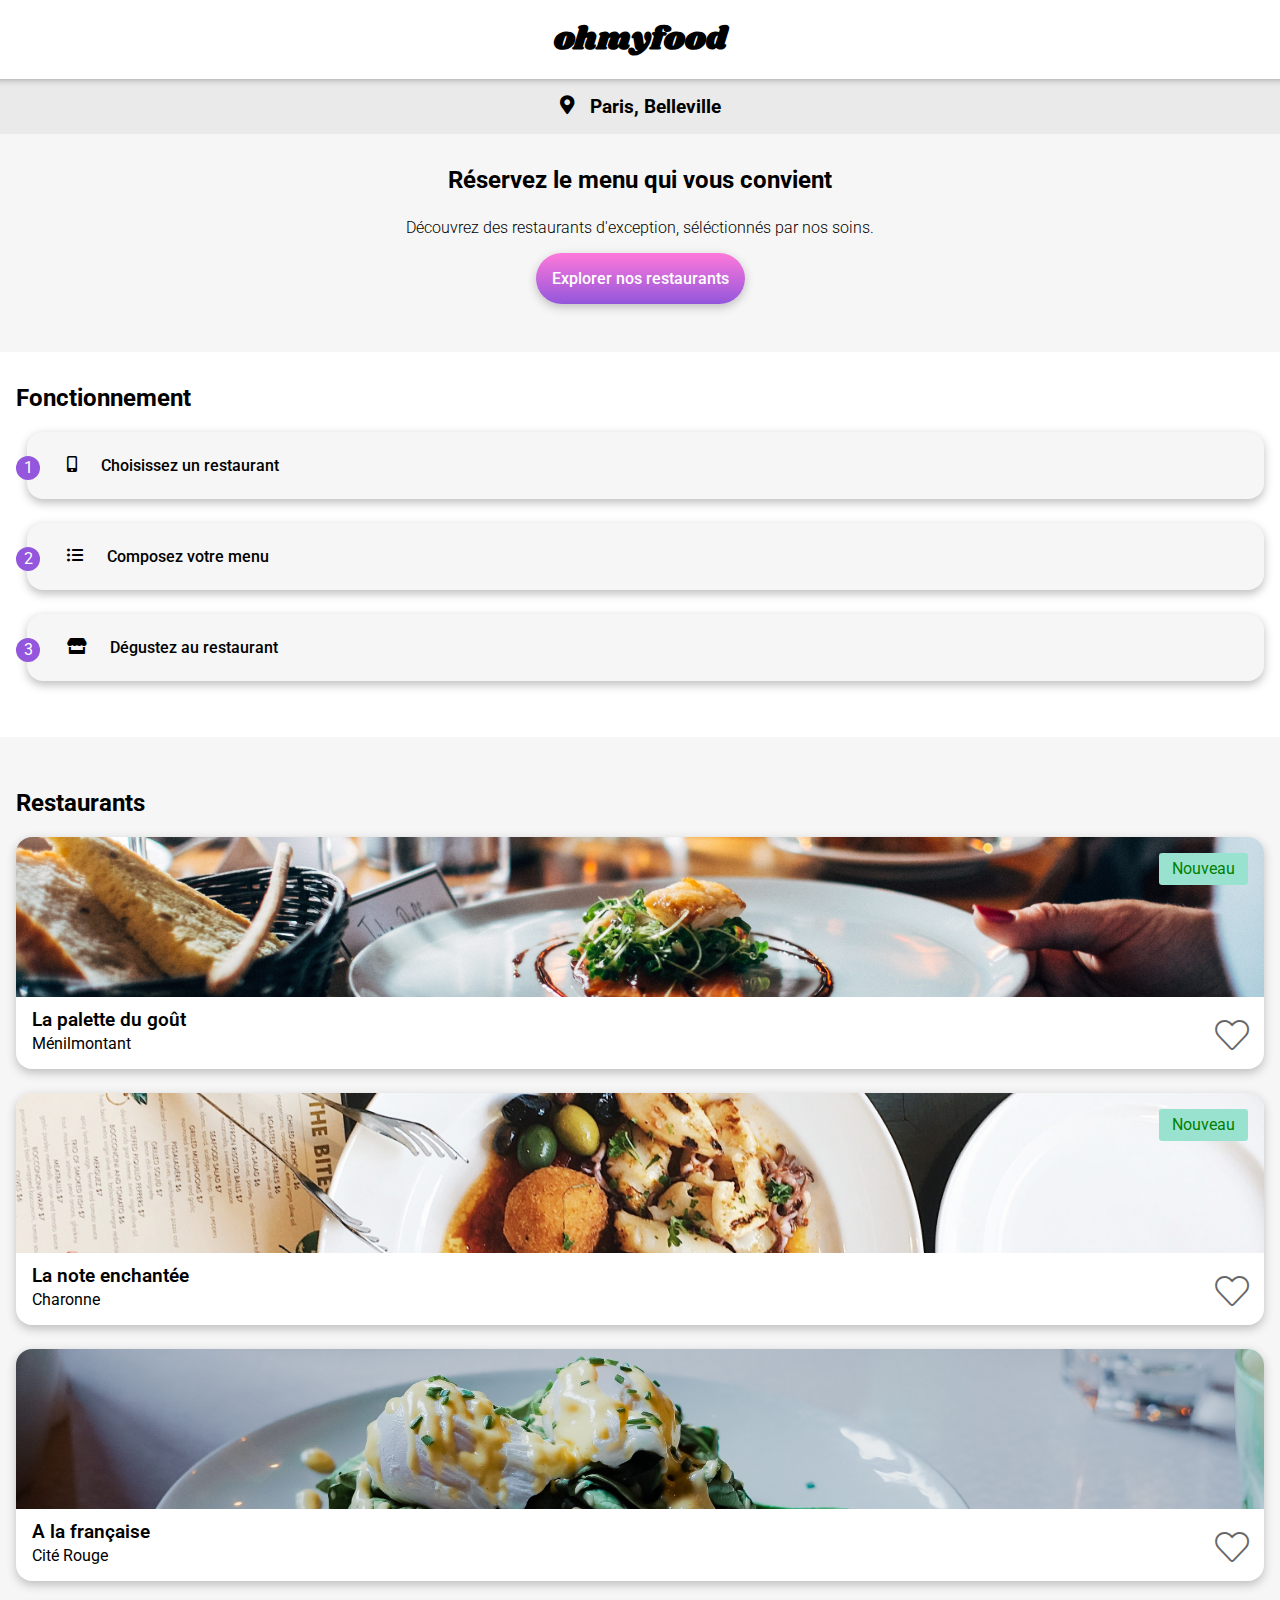
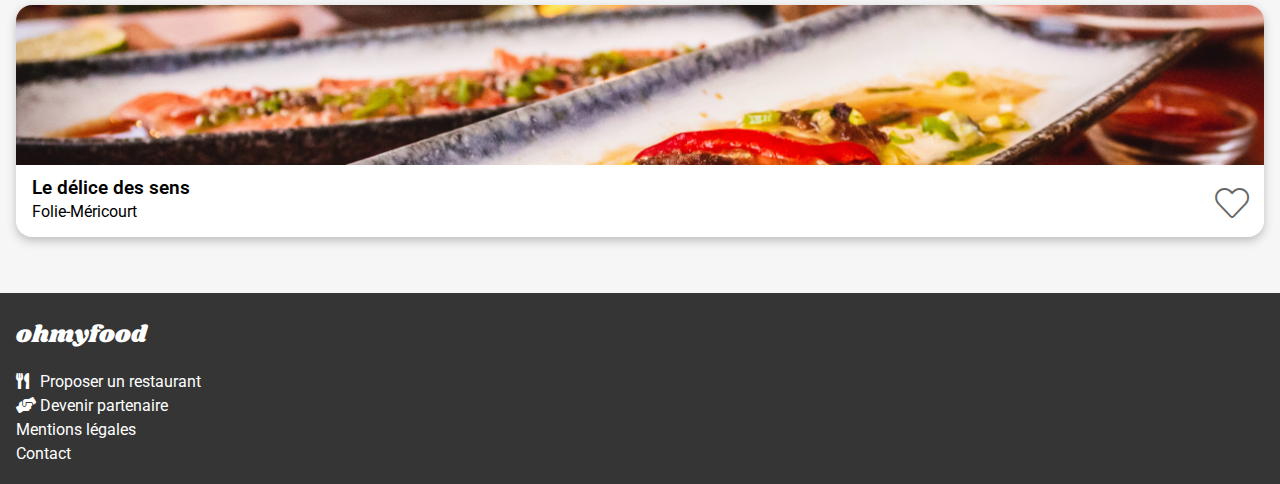
==== index.html @ 909cfe3f "ajout police" ====
<!DOCTYPE html>
<html lang="fr">
<head>
    <meta charset="UTF-8">
    <meta http-equiv="X-UA-Compatible" content="IE=edge">
    <meta name="viewport" content="width=device-width, initial-scale=1.0">
    <link rel="preconnect" href="https://fonts.gstatic.com">
    <link href="https://fonts.googleapis.com/css2?family=Shrikhand&display=swap" rel="stylesheet">
    <link rel="preconnect" href="https://fonts.gstatic.com">
    <link href="https://fonts.googleapis.com/css2?family=Roboto&display=swap" rel="stylesheet">
    <link rel="stylesheet" href="css/style.css">
    <link rel="stylesheet" href="css/all.css">
    <title>Ohmyfood</title>
</head>
<body>
    <header class="header">
        <h1 class="header__logo">ohmyfood</h1>
    </header>

    <main>
        <section class="localisation">
            <i class="localisation__icon fas fa-map-marker-alt"></i>
            <span class="localisation__text">Paris, Belleville</span>
        </section>

        <section class="hero">
            <h2 class="hero__title">Réservez le menu qui vous convient</h2>
            <p class="hero__text">Découvrez des restaurants d'exception, séléctionnés par nos soins.</p>
            <a class="hero__button" href="">Explorer nos restaurants</a>
        </section>

        <section class="howTo">
            <div class="container">
                <h2 class="howTo__title">Fonctionnement</h2>
                <ol class="howTo__lists">
                    <li class="howTo__list">
                        <i class="howTo__icon fas fa-mobile-alt"></i>
                        <span class="howTo__text">Choisissez un restaurant</span>
                    </li>
                    <li class="howTo__list">
                        <i class="howTo__icon fas fa-list-ul"></i>
                        <span class="howTo__text">Composez votre menu</span>
                    </li>
                    <li class="howTo__list">
                        <i class="howTo__icon fas fa-store"></i>
                        <span class="howTo__text">Dégustez au restaurant</span>
                    </li>
                </ol>
            </div>

        </section>

        <!-- LISTE RESTAURANT -->
        <section class="restaurant">
            <div class="container">
                <h2 class="restaurant__title">Restaurants</h2>
                <div class="card">
                    <a href="html/la-palette-du-gout.html">
                        <img class="card__img" src="img/restaurants/jay-wennington-N_Y88TWmGwA-unsplash.jpg" alt="Très belle assiete avec un repas minimaliste dedans">
                        <span class="card__announce">Nouveau</span>
                        <div class="card__bottom">
                            <div class="card__bottom__text">
                                <h3>La palette du goût</h3>
                                <span>Ménilmontant</span>
                            </div>
                            <div class="card__bottom__button">
                                <label class="likeButton">
                                    <input  class="likeButton__checkbox" type="checkbox" />
                                        <i class="fa fa-heart likeButton__icon"></i>
                                      </span>
                                    </span>
                                </label>
                            </div>
                        </div>
                    </a>
                </div> 
                
                <div class="card">
                    <a href="html/la-note-enchantée.html">
                        <img class="card__img" src="img/restaurants/stil-u2Lp8tXIcjw-unsplash.jpg" alt="Assiete vue de dessus avec un repas copieux">
                        <span class="card__announce">Nouveau</span>
                        <div class="card__bottom">
                            <div class="card__bottom__text">
                                <h3>La note enchantée</h3>
                                <span>Charonne</span>
                            </div>
                            <div class="card__bottom__button">
                                <label class="likeButton">
                                    <input  class="likeButton__checkbox" type="checkbox" />
                                        <i class="fa fa-heart likeButton__icon"></i>
                                      </span>
                                    </span>
                                </label>
                            </div>
                        </div>
                    </a>
                </div>

                <div class="card">
                    <a href="html/a-la-francaise.html">
                        <img class="card__img" src="img/restaurants/toa-heftiba-DQKerTsQwi0-unsplash.jpg" alt="Assiete blanche contenant un repas gastronomique">
                        <div class="card__bottom">
                            <div class="card__bottom__text">
                                <h3>A la française</h3>
                                <span>Cité Rouge</span>
                            </div>
                            <div class="card__bottom__button">
                                <label class="likeButton">
                                    <input  class="likeButton__checkbox" type="checkbox" />
                                        <i class="fa fa-heart likeButton__icon"></i>
                                      </span>
                                    </span>
                                </label>
                            </div>
                        </div>
                    </a>
                </div>

                <div class="card">
                    <a href="html/le-delice-des-sens.html">
                        <img class="card__img" src="img/restaurants/louis-hansel-shotsoflouis-qNBGVyOCY8Q-unsplash.jpg" alt="Assiete longue contenant un poisson en sauce">
                        <div class="card__bottom">
                            <div class="card__bottom__text">
                                <h3>Le délice des sens</h3>
                                <span>Folie-Méricourt</span>
                            </div>
                            <div class="card__bottom__button">
                                <label class="likeButton">
                                    <input  class="likeButton__checkbox" type="checkbox" />
                                        <i class="fa fa-heart likeButton__icon"></i>
                                      </span>
                                    </span>
                                </label>
                            </div>
                        </div>
                    </a>
                </div>
            </div>
        </section>
    </main>
    <footer class="footer">
        <div class="container">
            <h2 class="footer__logo">ohmyfood</h2>
            <ul class="footer__lists">
                <li><a href=""><i class="footer__icon fas fa-utensils"></i>Proposer un restaurant</li></a>
                <li><a href=""><i class="footer__icon fas fa-hands-helping"></i>Devenir partenaire</li></a> 
                <li><a href="">Mentions légales</li></a> 
                <li><a href="">Contact</li></a> 
            </ul>
        </div>
    </footer>
    
</body>
</html>
---- css/style.css ----
.header {
  text-align: center;
  padding: 1rem;
  position: relative;
}
.header__logo {
  margin: 0;
  font-family: "Shrikhand", cursive;
}

.footer {
  color: #fff;
  background-color: #353535;
  padding-top: 1rem;
  padding-bottom: 1rem;
}
.footer__logo {
  margin-top: 0rem;
  padding-top: 0.5rem;
  font-weight: 500;
  font-size: 1.5rem;
  font-family: "Shrikhand", cursive;
}
.footer__lists {
  text-decoration: none;
  margin: 0;
  padding: 0;
}
.footer__lists a {
  color: #fff;
  text-decoration: none;
}
.footer__lists li {
  list-style-type: none;
  margin-bottom: 0.3rem;
}
.footer__icon {
  width: 1rem;
  margin-right: 0.5rem;
}

body {
  font-family: "Roboto", cursive;
  margin: 0;
}

.container {
  margin-left: 1rem;
  margin-right: 1rem;
}

.localisation {
  display: flex;
  justify-content: center;
  background-color: #eaeaea;
  padding: 1rem;
  font-size: 1.2rem;
  box-shadow: inset 0 9px 8px -10px grey;
}
.localisation__icon {
  margin-right: 1rem;
}
.localisation__text {
  font-weight: bold;
}

.hero {
  text-align: center;
  padding: 2rem 2rem 4rem 2rem;
  background-color: #f6f6f6;
}
.hero__title {
  margin: 0rem 1rem;
}
.hero__text {
  font-weight: 300;
  margin-top: 1.5rem;
  margin-bottom: 2rem;
}
.hero__button {
  padding: 1rem 1rem;
  margin-top: 1rem;
  color: #fff;
  font-weight: 500;
  text-decoration: none;
  background: linear-gradient(#FF79DA, #9356DC);
  border-radius: 2rem;
  box-shadow: 0rem 0.2rem 10px 0px #bfbfbf;
}

.howTo {
  padding-top: 2rem;
  padding-bottom: 2rem;
}
.howTo__title {
  margin-top: 0rem;
}
.howTo__lists {
  list-style-type: none;
  counter-reset: compteListe;
  padding-left: 0;
  position: relative;
}
.howTo__list::before {
  counter-increment: compteListe 1;
  content: counter(compteListe) " ";
  background-color: #9356DC;
  color: #fff;
  width: 1.5rem;
  height: 1.5rem;
  border-radius: 2rem;
  display: flex;
  align-items: center;
  justify-content: center;
  position: absolute;
  left: 0rem;
}
.howTo__list {
  display: flex;
  background-color: #f6f6f6;
  border-radius: 1rem;
  padding: 1.5rem 1rem;
  margin-bottom: 1.5rem;
  margin-left: 0.7rem;
  box-shadow: 0rem 0.2rem 10px 0px #bfbfbf;
}
.howTo__icon {
  padding-left: 1.5rem;
  padding-right: 1.5rem;
}
.howTo__text {
  font-weight: 500;
}

.restaurant {
  background-color: #f6f6f6;
  padding-top: 2rem;
  padding-bottom: 2rem;
}

.card {
  border-radius: 1rem;
  box-shadow: 0rem 0.2rem 10px 0px #bfbfbf;
  margin-bottom: 1.5rem;
  position: relative;
  background-color: #fff;
}
.card__img {
  width: 100%;
  height: 10rem;
  object-fit: cover;
  border-radius: 1rem 1rem 0rem 0rem;
}
.card__announce {
  position: absolute;
  color: green;
  background-color: #99E2D0;
  right: 1rem;
  top: 1rem;
  padding: 0.4rem 0.8rem;
  border-radius: 0.2rem;
}
.card__bottom {
  display: flex;
  align-items: center;
  position: relative;
}
.card__bottom__text {
  margin-left: 1rem;
  margin-bottom: 1rem;
  color: black;
}
.card__bottom h3 {
  margin-top: 0.5rem;
  margin-bottom: 0.2rem;
  font-weight: 600;
}
.card__bottom__button {
  position: absolute;
  right: 1rem;
}
.card a {
  text-decoration: none;
}

.likeButton__checkbox {
  display: none;
}
.likeButton__checkbox:checked + .likeButton__icon {
  opacity: 1;
  transform: scale(0);
  color: #9356DC;
  -webkit-text-stroke: 0;
  animation: icon 0.3s cubic-bezier(1, 0.008, 0.565, 1.65) 0.1s 1 forwards;
}

i.likeButton__icon {
  opacity: 1;
  font-size: 2rem;
  color: #fff;
  transition: opacity 0.3s 0.1s ease;
  -webkit-text-stroke: 2px rgba(0, 0, 0, 0.6);
}

@keyframes icon {
  from {
    opacity: 0;
    transform: scale(0.3);
  }
  to {
    opacity: 1;
    transform: scale(1);
  }
}
@keyframes submenuAnimation {
  from {
    transform: scale(0);
  }
  to {
    transform: scale(1);
  }
}
.header a {
  text-decoration: none;
  color: #000;
}
.header__icon {
  font-size: 1.5rem;
  position: absolute;
  left: 1.5rem;
  top: 1.8rem;
}
.header__img {
  width: 100%;
  height: 20rem;
  object-fit: cover;
}

.menu {
  background-color: #f6f6f6;
  border-radius: 1.5rem 1.5rem 0 0;
  margin-top: -4rem;
  position: relative;
}
.menu__text {
  position: relative;
  padding: 1rem 1rem 0 1rem;
}
.menu__title {
  font-weight: 500;
  font-family: "Shrikhand", cursive;
  font-size: 1.8rem;
  margin-top: 0.5rem;
}
.menu__title__likeButton {
  position: absolute;
  right: 1.5rem;
  top: 1.5rem;
}
.menu i {
  color: #f6f6f6;
}
.menu__button {
  padding: 1rem 3rem;
  margin-top: 1rem;
  color: #fff;
  font-weight: 500;
  text-decoration: none;
  background: linear-gradient(#FF79DA, #9356DC);
  border-radius: 2rem;
  box-shadow: 0rem 0.2rem 10px 0px #bfbfbf;
}

.submenu {
  padding: 1rem;
}
.submenu__subtitle {
  font-weight: 400;
  padding-bottom: 0.5rem;
  text-transform: uppercase;
  font-size: 1rem;
  position: relative;
}
.submenu__subtitle::after {
  content: "";
  width: 3rem;
  height: 0.2rem;
  background-color: #99E2D0;
  position: absolute;
  left: 0;
  bottom: 0;
}
.submenu__content {
  cursor: pointer;
  background-color: #fff;
  border-radius: 1rem;
  box-shadow: 0rem 0.2rem 10px 0px #bfbfbf;
  padding: 1rem;
  margin-bottom: 1rem;
  margin-top: 1rem;
  animation: submenuAnimation 0.6s;
  transform: scale(0);
  animation-fill-mode: both;
  display: flex;
  overflow: hidden;
}
.submenu__content__main {
  flex: auto;
  overflow: hidden;
  white-space: nowrap;
  text-overflow: ellipsis;
}
.submenu__content__title {
  overflow: hidden;
  white-space: nowrap;
  text-overflow: ellipsis;
  margin-top: 0;
  margin-bottom: 0.3rem;
}
.submenu__content__text {
  overflow: hidden;
  white-space: nowrap;
  text-overflow: ellipsis;
  margin: 0;
}
.submenu__content__price {
  padding-left: 0.5rem;
  display: flex;
  justify-content: flex-end;
  align-items: flex-end;
  font-weight: bold;
}
.submenu__content:hover .submenu__validation {
  margin-right: -1rem;
}
.submenu__validation {
  width: 5rem;
  margin-top: -1rem;
  margin-right: -6rem;
  margin-bottom: -1rem;
  margin-left: 1rem;
  background-color: #99E2D0;
  display: flex;
  align-items: center;
  justify-content: center;
}
.submenu__icon {
  display: flex;
  align-items: center;
  justify-content: center;
  width: 2rem;
  height: 2rem;
}
.submenu__icon i {
  font-size: 1.7rem;
}

.container__button {
  display: flex;
  justify-content: center;
  padding-bottom: 4rem;
}

.time-0 {
  animation-delay: 0s;
}

.time-1 {
  animation-delay: 0.1s;
}

.time-2 {
  animation-delay: 0.2s;
}

.time-3 {
  animation-delay: 0.3s;
}

/*# sourceMappingURL=style.css.map */
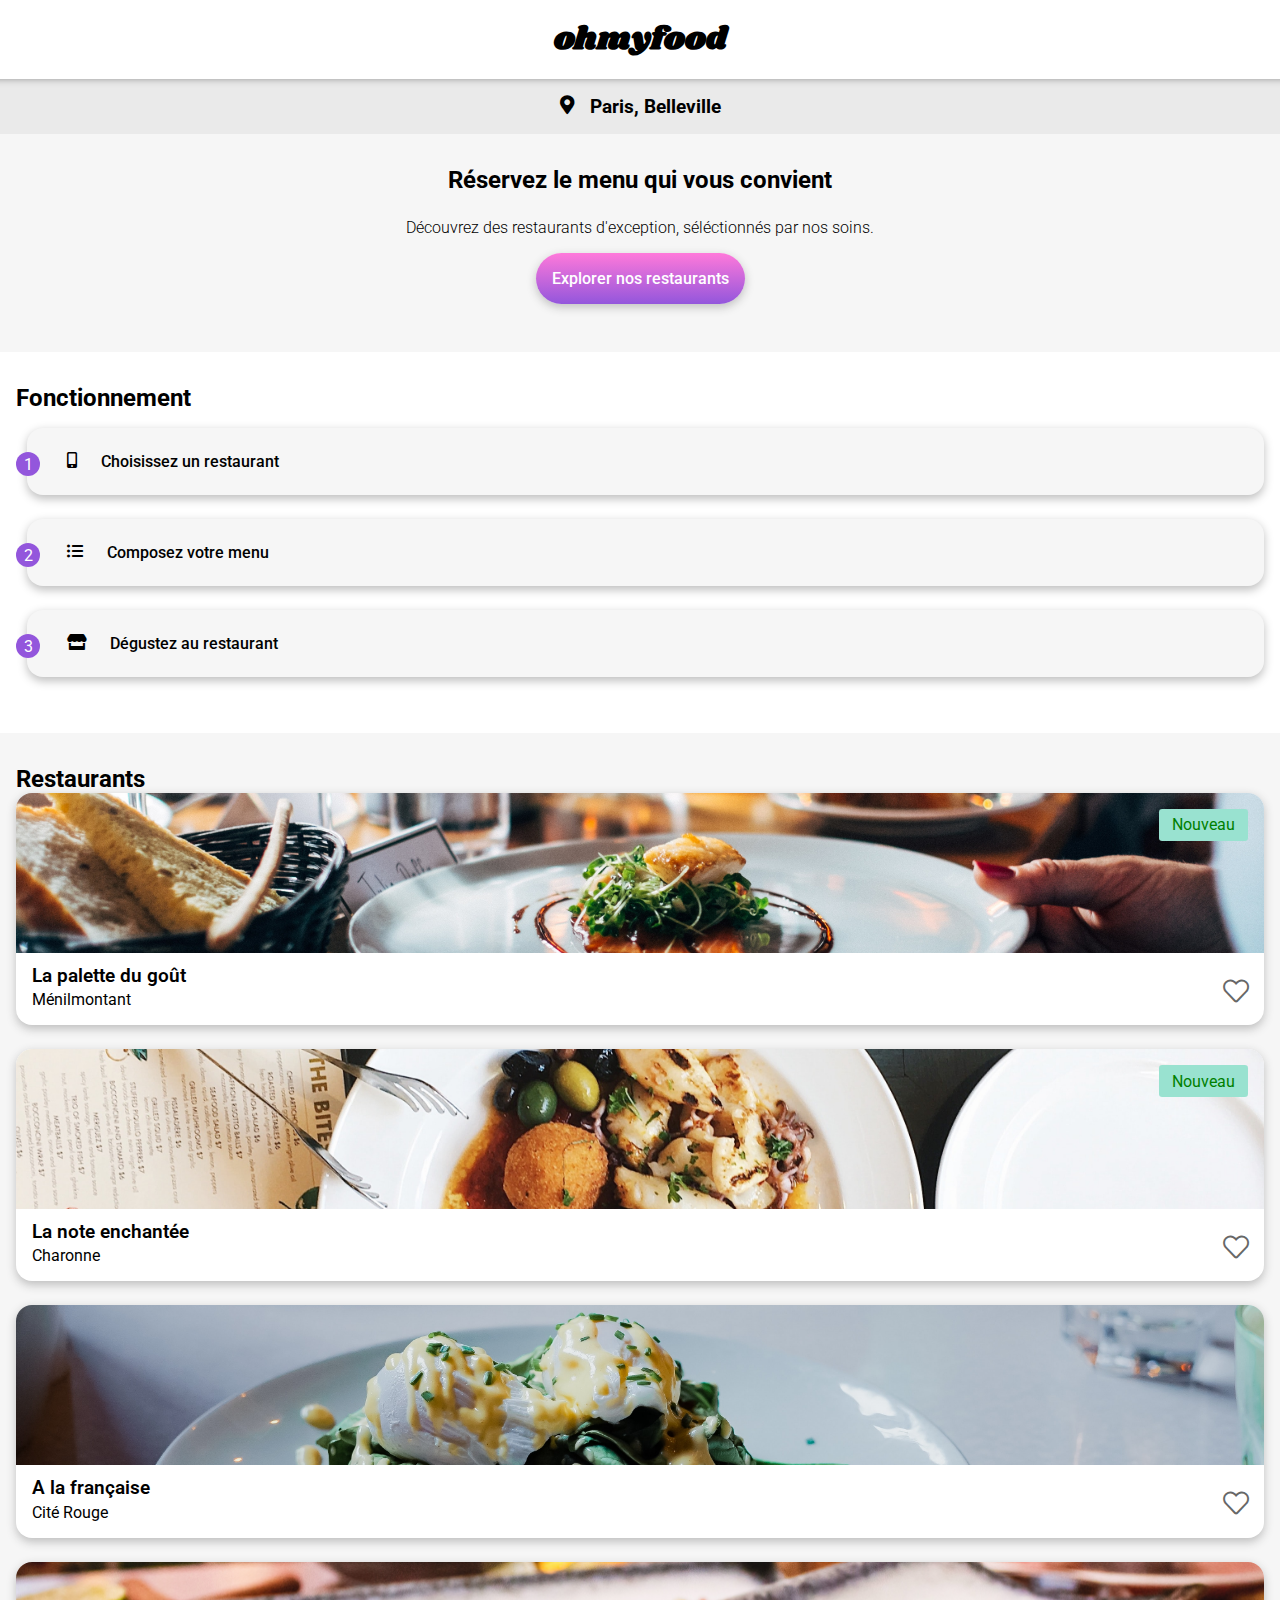
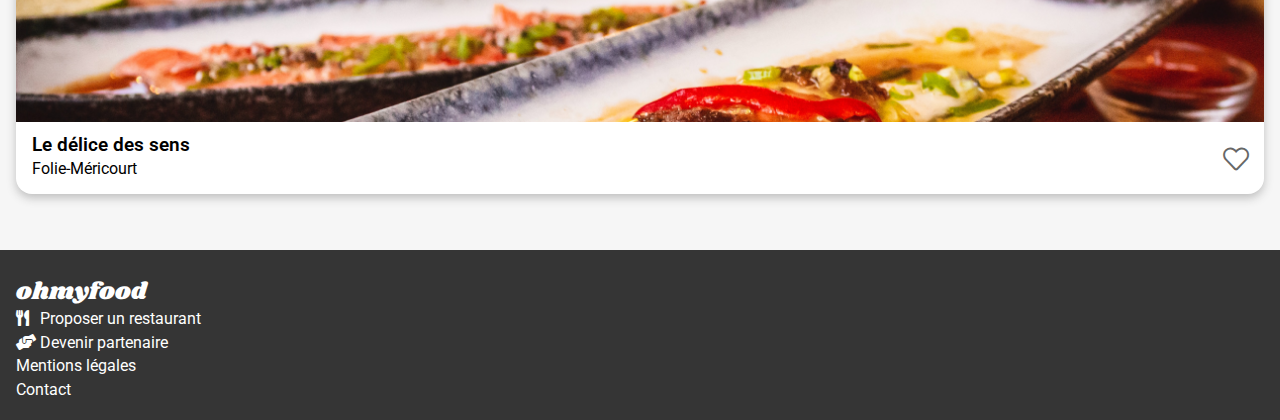
==== commit a9f881ce: "WIP refonte html page menu" ====
--- a/index.html
+++ b/index.html
@@ -6,8 +6,6 @@
     <meta name="viewport" content="width=device-width, initial-scale=1.0">
     <link rel="preconnect" href="https://fonts.gstatic.com">
     <link href="https://fonts.googleapis.com/css2?family=Shrikhand&display=swap" rel="stylesheet">
-    <link rel="preconnect" href="https://fonts.gstatic.com">
-    <link href="https://fonts.googleapis.com/css2?family=Roboto&display=swap" rel="stylesheet">
     <link rel="stylesheet" href="css/style.css">
     <link rel="stylesheet" href="css/all.css">
     <title>Ohmyfood</title>
--- a/css/style.css
+++ b/css/style.css
@@ -1,3 +1,4 @@
+@import url("https://fonts.googleapis.com/css2?family=Roboto:wght@100;300;400;500;700;900&family=Shrikhand&display=swap");
 .header {
   text-align: center;
   padding: 1rem;
@@ -39,8 +40,12 @@
   margin-right: 0.5rem;
 }
 
+h1, h2, h3, h4, h5, h6, p {
+  margin: 0;
+}
+
 body {
-  font-family: "Roboto", cursive;
+  font-family: "Roboto", sans-serif;
   margin: 0;
 }
 
@@ -196,7 +201,7 @@
 
 i.likeButton__icon {
   opacity: 1;
-  font-size: 2rem;
+  font-size: 1.5rem;
   color: #fff;
   transition: opacity 0.3s 0.1s ease;
   -webkit-text-stroke: 2px rgba(0, 0, 0, 0.6);
@@ -237,29 +242,12 @@
 }
 
 .menu {
+  width: 100%;
   background-color: #f6f6f6;
   border-radius: 1.5rem 1.5rem 0 0;
   margin-top: -4rem;
   position: relative;
 }
-.menu__text {
-  position: relative;
-  padding: 1rem 1rem 0 1rem;
-}
-.menu__title {
-  font-weight: 500;
-  font-family: "Shrikhand", cursive;
-  font-size: 1.8rem;
-  margin-top: 0.5rem;
-}
-.menu__title__likeButton {
-  position: absolute;
-  right: 1.5rem;
-  top: 1.5rem;
-}
-.menu i {
-  color: #f6f6f6;
-}
 .menu__button {
   padding: 1rem 3rem;
   margin-top: 1rem;
@@ -271,17 +259,36 @@
   box-shadow: 0rem 0.2rem 10px 0px #bfbfbf;
 }
 
+.title {
+  position: relative;
+  padding: 1rem 1rem 0 1rem;
+}
+.title__text {
+  font-weight: 500;
+  font-family: "Shrikhand", cursive;
+  font-size: 1.8rem;
+  margin: 0;
+}
+.title__likeButton {
+  position: absolute;
+  right: 1.5rem;
+  top: 1.5rem;
+}
+.title__likeButton i {
+  color: #f6f6f6;
+}
+
 .submenu {
   padding: 1rem;
 }
-.submenu__subtitle {
+.submenu__title {
   font-weight: 400;
   padding-bottom: 0.5rem;
   text-transform: uppercase;
   font-size: 1rem;
   position: relative;
 }
-.submenu__subtitle::after {
+.submenu__title::after {
   content: "";
   width: 3rem;
   height: 0.2rem;
@@ -290,69 +297,64 @@
   left: 0;
   bottom: 0;
 }
-.submenu__content {
+.submenu__container {
   cursor: pointer;
   background-color: #fff;
   border-radius: 1rem;
   box-shadow: 0rem 0.2rem 10px 0px #bfbfbf;
-  padding: 1rem;
   margin-bottom: 1rem;
   margin-top: 1rem;
   animation: submenuAnimation 0.6s;
   transform: scale(0);
   animation-fill-mode: both;
-  display: flex;
   overflow: hidden;
 }
-.submenu__content__main {
+
+.content {
+  width: 100%;
+  display: flex;
+  flex-direction: row;
+}
+.content__wrapper {
+  display: flex;
+  width: 80%;
+  padding: 1rem;
+}
+.content__wrapper__text {
   flex: auto;
-  overflow: hidden;
-  white-space: nowrap;
-  text-overflow: ellipsis;
-}
-.submenu__content__title {
-  overflow: hidden;
-  white-space: nowrap;
-  text-overflow: ellipsis;
-  margin-top: 0;
-  margin-bottom: 0.3rem;
-}
-.submenu__content__text {
-  overflow: hidden;
-  white-space: nowrap;
-  text-overflow: ellipsis;
-  margin: 0;
-}
-.submenu__content__price {
-  padding-left: 0.5rem;
-  display: flex;
-  justify-content: flex-end;
+}
+.content__wrapper__price {
+  display: flex;
   align-items: flex-end;
-  font-weight: bold;
-}
-.submenu__content:hover .submenu__validation {
-  margin-right: -1rem;
-}
-.submenu__validation {
-  width: 5rem;
-  margin-top: -1rem;
-  margin-right: -6rem;
-  margin-bottom: -1rem;
-  margin-left: 1rem;
-  background-color: #99E2D0;
+}
+.content__logo {
+  width: 20%;
   display: flex;
   align-items: center;
   justify-content: center;
 }
-.submenu__icon {
-  display: flex;
-  align-items: center;
-  justify-content: center;
-  width: 2rem;
-  height: 2rem;
-}
-.submenu__icon i {
-  font-size: 1.7rem;
+
+.checkbox__animation {
+  width: 100%;
+  display: none;
+}
+.checkbox__animation ~ .content__wrapper {
+  width: 100%;
+}
+.checkbox__animation ~ .content__logo {
+  width: 0%;
+  transform: scale(0);
+}
+
+.checkbox__animation:checked ~ .content__wrapper {
+  width: 80%;
+}
+.checkbox__animation:checked ~ .content__logo {
+  width: 20%;
+  background-color: #99E2D0;
+  color: #fff;
+  font-size: 1.5rem;
+  transform: scale(1);
 }
 
 .container__button {
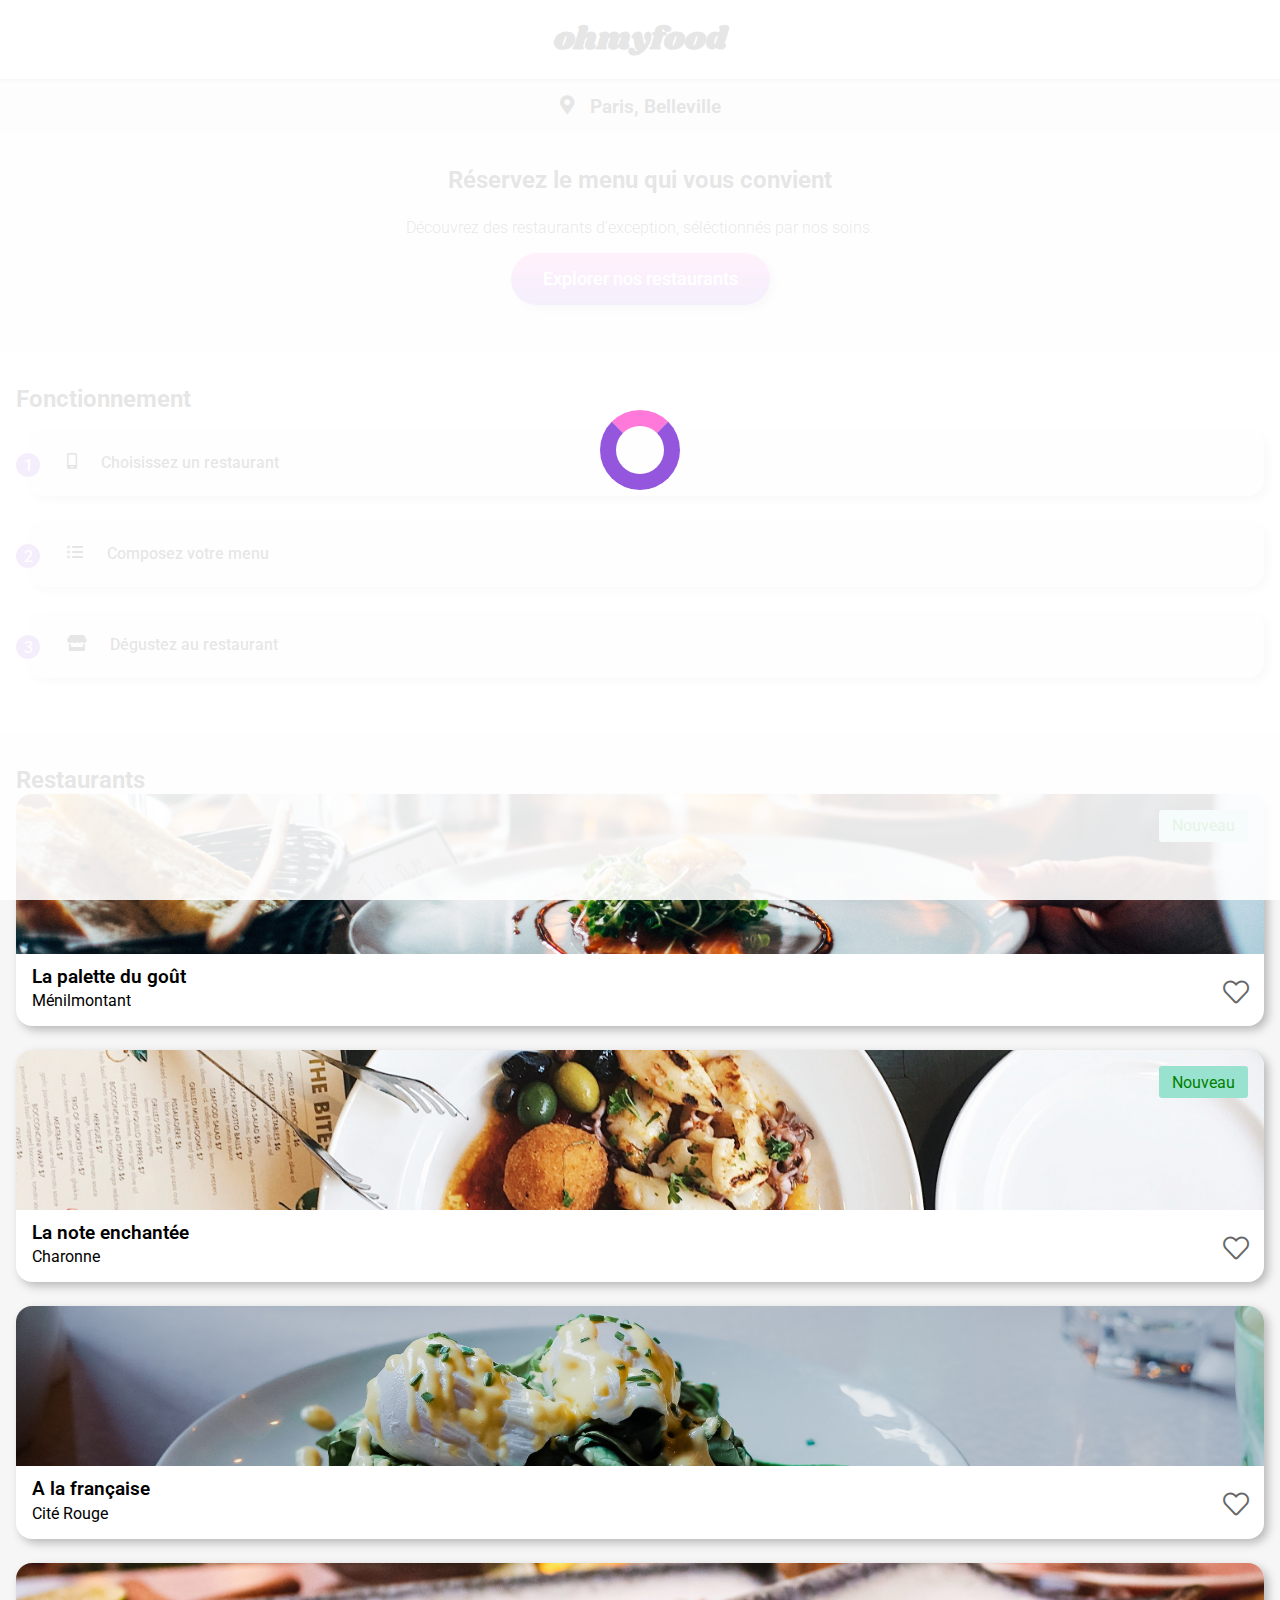
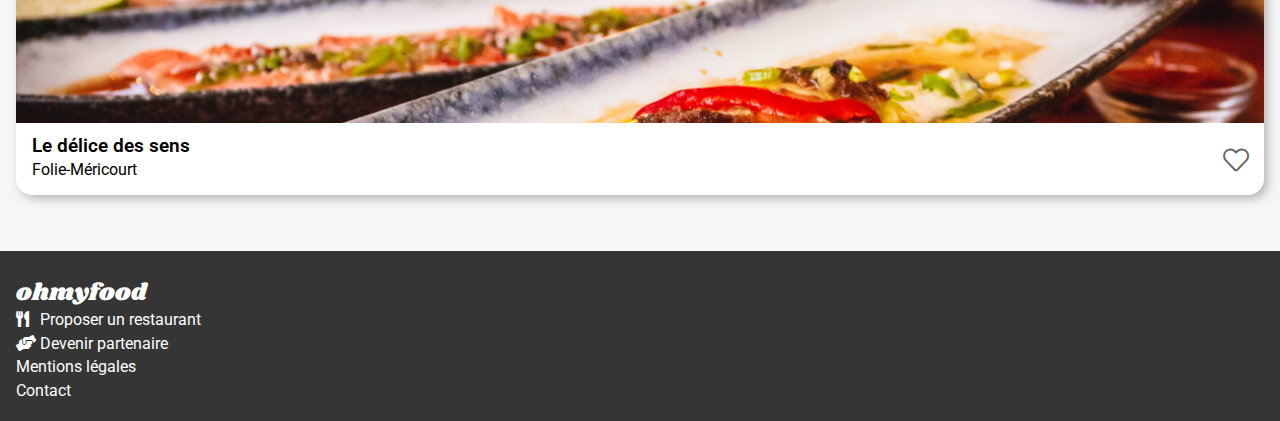
==== commit 59ef0aa1: "ajout animation validation + menu + like + loader" ====
--- a/index.html
+++ b/index.html
@@ -11,6 +11,9 @@
     <title>Ohmyfood</title>
 </head>
 <body>
+    <div class="loading">
+        <div class="loading__circle"></div>
+    </div>
     <header class="header">
         <h1 class="header__logo">ohmyfood</h1>
     </header>
@@ -24,7 +27,9 @@
         <section class="hero">
             <h2 class="hero__title">Réservez le menu qui vous convient</h2>
             <p class="hero__text">Découvrez des restaurants d'exception, séléctionnés par nos soins.</p>
-            <a class="hero__button" href="">Explorer nos restaurants</a>
+            <a class="hero__button" href="">
+                Explorer nos restaurants
+            </a>
         </section>
 
         <section class="howTo">
@@ -143,7 +148,7 @@
                 <li><a href=""><i class="footer__icon fas fa-utensils"></i>Proposer un restaurant</li></a>
                 <li><a href=""><i class="footer__icon fas fa-hands-helping"></i>Devenir partenaire</li></a> 
                 <li><a href="">Mentions légales</li></a> 
-                <li><a href="">Contact</li></a> 
+                <li><a href="mailto:contact@ohmyfood.fr">Contact</li></a> 
             </ul>
         </div>
     </footer>
--- a/css/style.css
+++ b/css/style.css
@@ -1,4 +1,119 @@
 @import url("https://fonts.googleapis.com/css2?family=Roboto:wght@100;300;400;500;700;900&family=Shrikhand&display=swap");
+@keyframes submenuAnimation {
+  from {
+    transform: scale(0);
+    transform: translateY(4rem);
+  }
+  to {
+    transform: scale(1);
+    transform: translateY(0);
+  }
+}
+@keyframes fadeIn {
+  from {
+    opacity: 0;
+  }
+  to {
+    opacity: 1;
+  }
+}
+@keyframes validationBar {
+  from {
+    width: 0%;
+  }
+  to {
+    width: 20%;
+  }
+}
+@keyframes validationBar-unchecked {
+  from {
+    width: 20%;
+  }
+  to {
+    width: 0%;
+  }
+}
+@keyframes icon {
+  from {
+    opacity: 0;
+    transform: scale(0.3);
+  }
+  to {
+    opacity: 1;
+    transform: scale(1);
+  }
+}
+.likeButton__checkbox {
+  display: none;
+}
+.likeButton__checkbox:checked + .likeButton__icon {
+  opacity: 1;
+  transform: scale(0);
+  -webkit-text-stroke: 0;
+  animation: icon 0.3s cubic-bezier(1, 0.008, 0.565, 1.65) 0.1s 1 forwards;
+  background: -webkit-linear-gradient(#9356DC, #FF79DA);
+  -webkit-background-clip: text;
+  -webkit-text-fill-color: transparent;
+}
+
+i.likeButton__icon {
+  opacity: 1;
+  font-size: 1.5rem;
+  color: #fff;
+  transition: opacity 0.3s 0.1s ease;
+  -webkit-text-stroke: 2px rgba(0, 0, 0, 0.6);
+}
+
+.hero__button {
+  text-decoration: none;
+  padding: 1rem 2rem;
+  border-radius: 2rem;
+  font-size: 1.1rem;
+  font-weight: 500;
+  color: #fff;
+  background-image: linear-gradient(#FF79DA, #9356DC);
+  box-shadow: 0.25rem 0.25rem 10px rgba(0, 0, 0, 0.25);
+}
+.hero__button:hover {
+  filter: brightness(1.1);
+  box-shadow: 0.25rem 0.25rem 10px rgba(0, 0, 0, 0.5);
+}
+
+.loading {
+  position: fixed;
+  height: 100%;
+  width: 100%;
+  left: 0;
+  top: 0;
+  background-color: rgba(255, 255, 255, 0.9);
+  animation: loading 0.01s;
+  animation-delay: 2s;
+  animation-fill-mode: both;
+  z-index: 10;
+  display: flex;
+  align-items: center;
+  justify-content: center;
+}
+.loading__circle {
+  width: 3rem;
+  height: 3rem;
+  border-radius: 4rem;
+  border: 1rem solid #9356DC;
+  border-top-color: #FF79DA;
+  animation: circle 0.8s ease infinite;
+}
+
+@keyframes loading {
+  to {
+    opacity: 0;
+    z-index: -10;
+  }
+}
+@keyframes circle {
+  to {
+    transform: rotate(1turn);
+  }
+}
 .header {
   text-align: center;
   padding: 1rem;
@@ -82,16 +197,6 @@
   margin-top: 1.5rem;
   margin-bottom: 2rem;
 }
-.hero__button {
-  padding: 1rem 1rem;
-  margin-top: 1rem;
-  color: #fff;
-  font-weight: 500;
-  text-decoration: none;
-  background: linear-gradient(#FF79DA, #9356DC);
-  border-radius: 2rem;
-  box-shadow: 0rem 0.2rem 10px 0px #bfbfbf;
-}
 
 .howTo {
   padding-top: 2rem;
@@ -127,7 +232,7 @@
   padding: 1.5rem 1rem;
   margin-bottom: 1.5rem;
   margin-left: 0.7rem;
-  box-shadow: 0rem 0.2rem 10px 0px #bfbfbf;
+  box-shadow: 0.25rem 0.25rem 10px rgba(0, 0, 0, 0.25);
 }
 .howTo__icon {
   padding-left: 1.5rem;
@@ -145,7 +250,7 @@
 
 .card {
   border-radius: 1rem;
-  box-shadow: 0rem 0.2rem 10px 0px #bfbfbf;
+  box-shadow: 0.25rem 0.25rem 10px rgba(0, 0, 0, 0.25);
   margin-bottom: 1.5rem;
   position: relative;
   background-color: #fff;
@@ -188,15 +293,105 @@
   text-decoration: none;
 }
 
+@keyframes submenuAnimation {
+  from {
+    transform: scale(0);
+    transform: translateY(4rem);
+  }
+  to {
+    transform: scale(1);
+    transform: translateY(0);
+  }
+}
+@keyframes fadeIn {
+  from {
+    opacity: 0;
+  }
+  to {
+    opacity: 1;
+  }
+}
+@keyframes validationBar {
+  from {
+    width: 0%;
+  }
+  to {
+    width: 20%;
+  }
+}
+@keyframes validationBar-unchecked {
+  from {
+    width: 20%;
+  }
+  to {
+    width: 0%;
+  }
+}
+@keyframes icon {
+  from {
+    opacity: 0;
+    transform: scale(0.3);
+  }
+  to {
+    opacity: 1;
+    transform: scale(1);
+  }
+}
+@keyframes submenuAnimation {
+  from {
+    transform: scale(0);
+    transform: translateY(4rem);
+  }
+  to {
+    transform: scale(1);
+    transform: translateY(0);
+  }
+}
+@keyframes fadeIn {
+  from {
+    opacity: 0;
+  }
+  to {
+    opacity: 1;
+  }
+}
+@keyframes validationBar {
+  from {
+    width: 0%;
+  }
+  to {
+    width: 20%;
+  }
+}
+@keyframes validationBar-unchecked {
+  from {
+    width: 20%;
+  }
+  to {
+    width: 0%;
+  }
+}
+@keyframes icon {
+  from {
+    opacity: 0;
+    transform: scale(0.3);
+  }
+  to {
+    opacity: 1;
+    transform: scale(1);
+  }
+}
 .likeButton__checkbox {
   display: none;
 }
 .likeButton__checkbox:checked + .likeButton__icon {
   opacity: 1;
   transform: scale(0);
-  color: #9356DC;
   -webkit-text-stroke: 0;
   animation: icon 0.3s cubic-bezier(1, 0.008, 0.565, 1.65) 0.1s 1 forwards;
+  background: -webkit-linear-gradient(#9356DC, #FF79DA);
+  -webkit-background-clip: text;
+  -webkit-text-fill-color: transparent;
 }
 
 i.likeButton__icon {
@@ -207,24 +402,21 @@
   -webkit-text-stroke: 2px rgba(0, 0, 0, 0.6);
 }
 
-@keyframes icon {
-  from {
-    opacity: 0;
-    transform: scale(0.3);
-  }
-  to {
-    opacity: 1;
-    transform: scale(1);
-  }
-}
-@keyframes submenuAnimation {
-  from {
-    transform: scale(0);
-  }
-  to {
-    transform: scale(1);
-  }
-}
+.hero__button {
+  text-decoration: none;
+  padding: 1rem 2rem;
+  border-radius: 2rem;
+  font-size: 1.1rem;
+  font-weight: 500;
+  color: #fff;
+  background-image: linear-gradient(#FF79DA, #9356DC);
+  box-shadow: 0.25rem 0.25rem 10px rgba(0, 0, 0, 0.25);
+}
+.hero__button:hover {
+  filter: brightness(1.1);
+  box-shadow: 0.25rem 0.25rem 10px rgba(0, 0, 0, 0.5);
+}
+
 .header a {
   text-decoration: none;
   color: #000;
@@ -256,7 +448,14 @@
   text-decoration: none;
   background: linear-gradient(#FF79DA, #9356DC);
   border-radius: 2rem;
-  box-shadow: 0rem 0.2rem 10px 0px #bfbfbf;
+  box-shadow: 0.25rem 0.25rem 10px rgba(0, 0, 0, 0.25);
+}
+
+.container__button {
+  display: flex;
+  justify-content: center;
+  padding-bottom: 4rem;
+  padding-top: 4rem;
 }
 
 .title {
@@ -301,15 +500,29 @@
   cursor: pointer;
   background-color: #fff;
   border-radius: 1rem;
-  box-shadow: 0rem 0.2rem 10px 0px #bfbfbf;
+  box-shadow: 0.25rem 0.25rem 10px rgba(0, 0, 0, 0.25);
   margin-bottom: 1rem;
   margin-top: 1rem;
-  animation: submenuAnimation 0.6s;
-  transform: scale(0);
-  animation-fill-mode: both;
+  animation: submenuAnimation 0.6s, fadeIn 2s;
   overflow: hidden;
 }
 
+.time-0 {
+  animation-delay: 0s;
+}
+
+.time-1 {
+  animation-delay: 0.1s;
+}
+
+.time-2 {
+  animation-delay: 0.2s;
+}
+
+.time-3 {
+  animation-delay: 0.3s;
+}
+
 .content {
   width: 100%;
   display: flex;
@@ -317,7 +530,7 @@
 }
 .content__wrapper {
   display: flex;
-  width: 80%;
+  width: 100%;
   padding: 1rem;
 }
 .content__wrapper__text {
@@ -328,55 +541,54 @@
   align-items: flex-end;
 }
 .content__logo {
-  width: 20%;
   display: flex;
   align-items: center;
   justify-content: center;
+  color: #fff;
+  background-color: #99E2D0;
+  font-size: 1.5rem;
+  width: 0%;
+  transition: transform 0.5s;
 }
 
 .checkbox__animation {
   width: 100%;
   display: none;
 }
-.checkbox__animation ~ .content__wrapper {
-  width: 100%;
-}
-.checkbox__animation ~ .content__logo {
+
+.checkbox__animation:not(:checked) ~ .content__wrapper {
+  width: 100%;
+  transition: width 0.5s;
+}
+.checkbox__animation:not(:checked) ~ .content__logo {
   width: 0%;
-  transform: scale(0);
+  background-color: #99E2D0;
+  color: #fff;
+  font-size: 1.5rem;
+  transform-origin: right;
+  transform: scale(0, 1);
+  animation: validationBar-unchecked 0.5s;
+}
+.checkbox__animation:not(:checked) ~ .content__logo i {
+  transform: rotate(1turn);
+  transition: transform 0.5s ease-in-out;
 }
 
 .checkbox__animation:checked ~ .content__wrapper {
   width: 80%;
+  transition: width 0.5s;
 }
 .checkbox__animation:checked ~ .content__logo {
+  animation: validationBar 0.5s;
   width: 20%;
   background-color: #99E2D0;
   color: #fff;
   font-size: 1.5rem;
-  transform: scale(1);
-}
-
-.container__button {
-  display: flex;
-  justify-content: center;
-  padding-bottom: 4rem;
-}
-
-.time-0 {
-  animation-delay: 0s;
-}
-
-.time-1 {
-  animation-delay: 0.1s;
-}
-
-.time-2 {
-  animation-delay: 0.2s;
-}
-
-.time-3 {
-  animation-delay: 0.3s;
+  transform-origin: right;
+}
+.checkbox__animation:checked ~ .content__logo i {
+  transform: rotate(-1turn);
+  transition: transform 0.5s ease-in-out;
 }
 
 /*# sourceMappingURL=style.css.map */
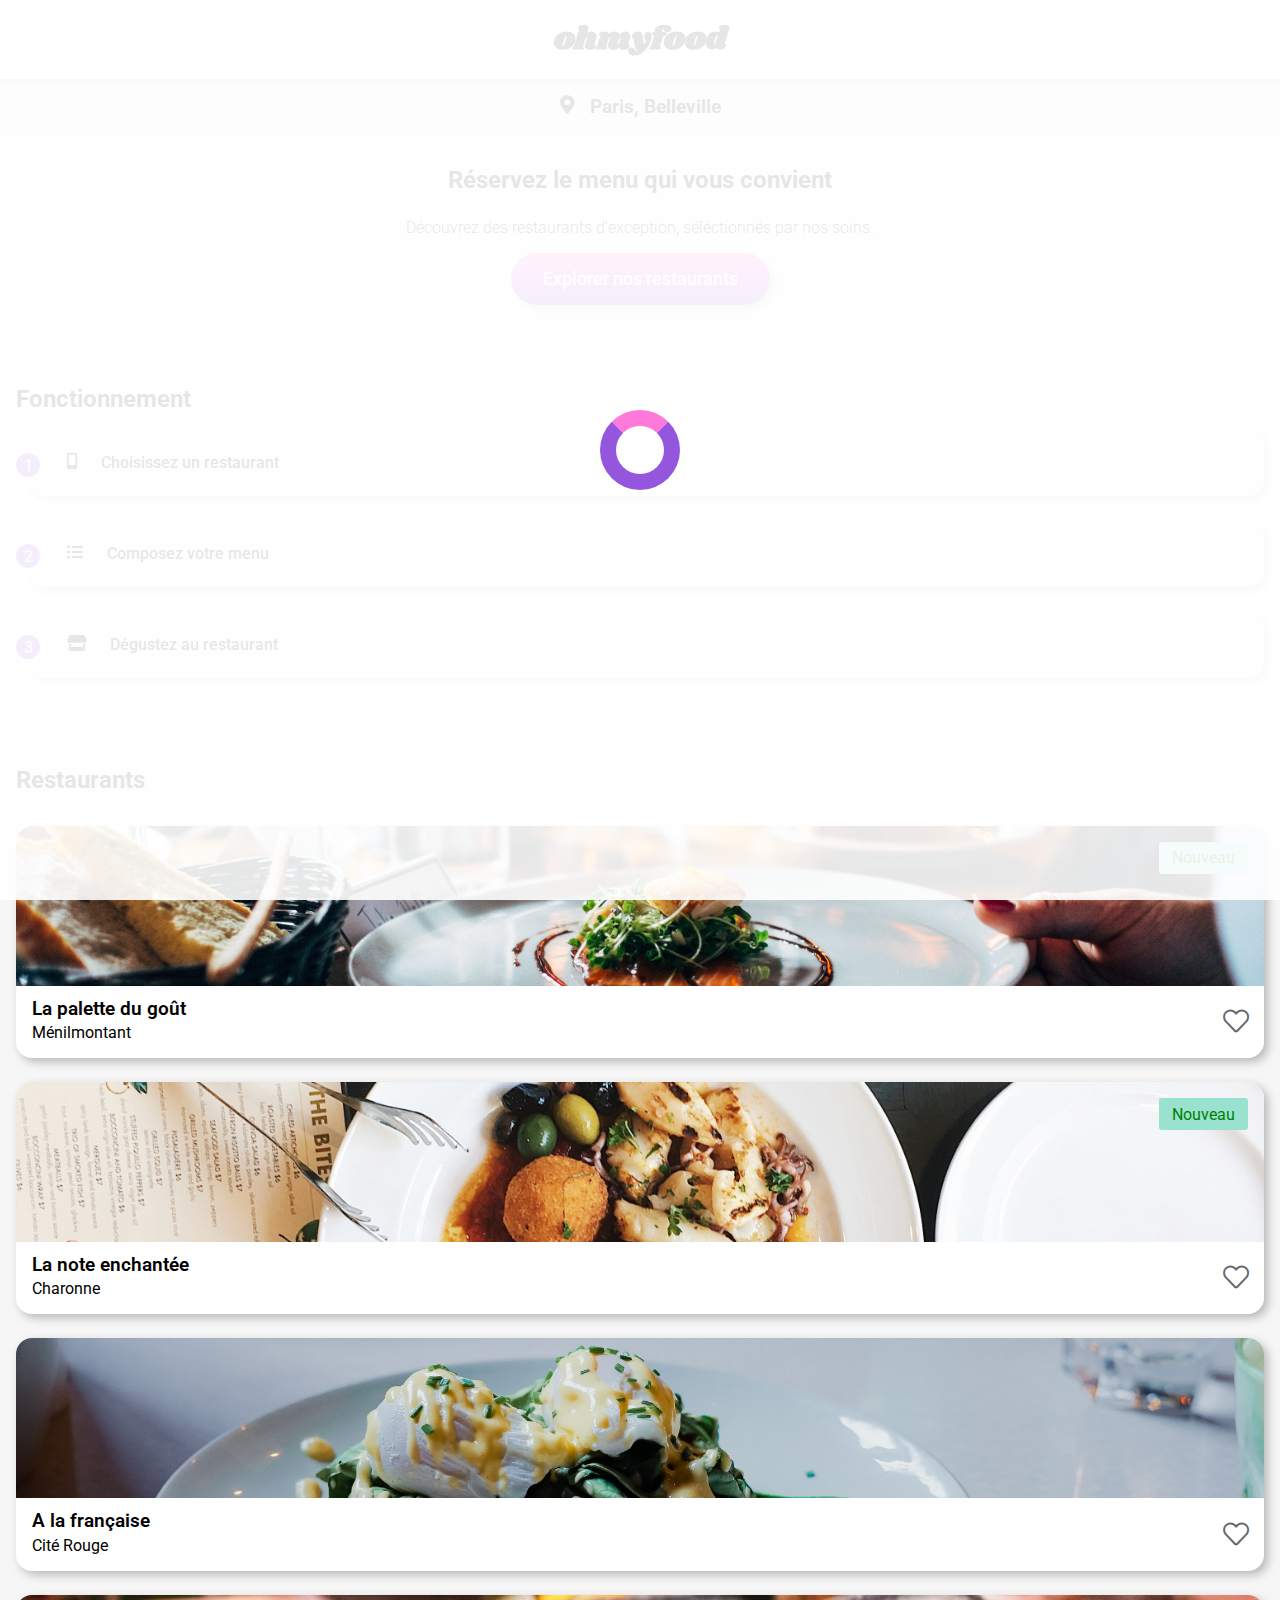
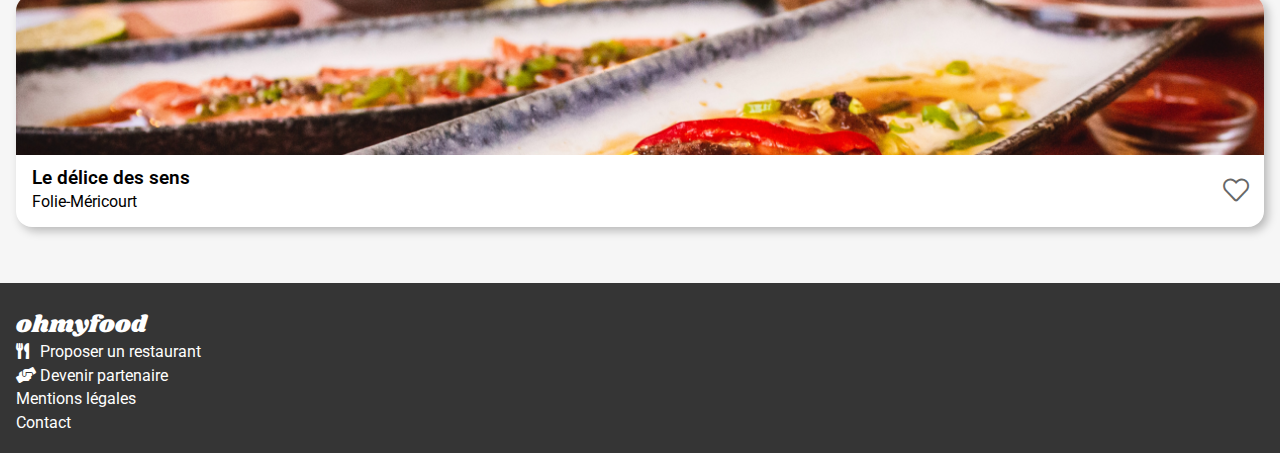
==== commit 8a617ac9: "wip w3c validator" ====
--- a/index.html
+++ b/index.html
@@ -66,16 +66,16 @@
                                 <h3>La palette du goût</h3>
                                 <span>Ménilmontant</span>
                             </div>
-                            <div class="card__bottom__button">
-                                <label class="likeButton">
-                                    <input  class="likeButton__checkbox" type="checkbox" />
-                                        <i class="fa fa-heart likeButton__icon"></i>
-                                      </span>
-                                    </span>
-                                </label>
-                            </div>
                         </div>
                     </a>
+                    <div class="card__bottom__button">
+                        <label class="likeButton">
+                            <input  class="likeButton__checkbox" type="checkbox" />
+                                <i class="fa fa-heart likeButton__icon"></i>
+                              </span>
+                            </span>
+                        </label>
+                    </div>
                 </div> 
                 
                 <div class="card">
@@ -87,16 +87,17 @@
                                 <h3>La note enchantée</h3>
                                 <span>Charonne</span>
                             </div>
-                            <div class="card__bottom__button">
-                                <label class="likeButton">
-                                    <input  class="likeButton__checkbox" type="checkbox" />
-                                        <i class="fa fa-heart likeButton__icon"></i>
-                                      </span>
-                                    </span>
-                                </label>
-                            </div>
+                            
                         </div>
                     </a>
+                    <div class="card__bottom__button">
+                        <label class="likeButton">
+                            <input  class="likeButton__checkbox" type="checkbox" />
+                                <i class="fa fa-heart likeButton__icon"></i>
+                              </span>
+                            </span>
+                        </label>
+                    </div>
                 </div>
 
                 <div class="card">
@@ -107,16 +108,17 @@
                                 <h3>A la française</h3>
                                 <span>Cité Rouge</span>
                             </div>
-                            <div class="card__bottom__button">
-                                <label class="likeButton">
-                                    <input  class="likeButton__checkbox" type="checkbox" />
-                                        <i class="fa fa-heart likeButton__icon"></i>
-                                      </span>
-                                    </span>
-                                </label>
-                            </div>
+                            
                         </div>
                     </a>
+                    <div class="card__bottom__button">
+                        <label class="likeButton">
+                            <input  class="likeButton__checkbox" type="checkbox" />
+                                <i class="fa fa-heart likeButton__icon"></i>
+                              </span>
+                            </span>
+                        </label>
+                    </div>
                 </div>
 
                 <div class="card">
@@ -127,16 +129,17 @@
                                 <h3>Le délice des sens</h3>
                                 <span>Folie-Méricourt</span>
                             </div>
-                            <div class="card__bottom__button">
-                                <label class="likeButton">
-                                    <input  class="likeButton__checkbox" type="checkbox" />
-                                        <i class="fa fa-heart likeButton__icon"></i>
-                                      </span>
-                                    </span>
-                                </label>
-                            </div>
+                            
                         </div>
                     </a>
+                    <div class="card__bottom__button">
+                        <label class="likeButton">
+                            <input  class="likeButton__checkbox" type="checkbox" />
+                                <i class="fa fa-heart likeButton__icon"></i>
+                              </span>
+                            </span>
+                        </label>
+                    </div>
                 </div>
             </div>
         </section>
--- a/css/style.css
+++ b/css/style.css
@@ -247,6 +247,9 @@
   padding-top: 2rem;
   padding-bottom: 2rem;
 }
+.restaurant__title {
+  padding-bottom: 2rem;
+}
 
 .card {
   border-radius: 1rem;
@@ -288,6 +291,7 @@
 .card__bottom__button {
   position: absolute;
   right: 1rem;
+  bottom: 1.5rem;
 }
 .card a {
   text-decoration: none;
@@ -455,7 +459,7 @@
   display: flex;
   justify-content: center;
   padding-bottom: 4rem;
-  padding-top: 4rem;
+  padding-top: 3rem;
 }
 
 .title {
@@ -532,9 +536,23 @@
   display: flex;
   width: 100%;
   padding: 1rem;
+  overflow: hidden;
 }
 .content__wrapper__text {
   flex: auto;
+  white-space: nowrap;
+  text-overflow: ellipsis;
+  overflow: hidden;
+}
+.content__wrapper__text h4 {
+  white-space: nowrap;
+  text-overflow: ellipsis;
+  overflow: hidden;
+}
+.content__wrapper__text p {
+  white-space: nowrap;
+  text-overflow: ellipsis;
+  overflow: hidden;
 }
 .content__wrapper__price {
   display: flex;
@@ -558,7 +576,6 @@
 
 .checkbox__animation:not(:checked) ~ .content__wrapper {
   width: 100%;
-  transition: width 0.5s;
 }
 .checkbox__animation:not(:checked) ~ .content__logo {
   width: 0%;
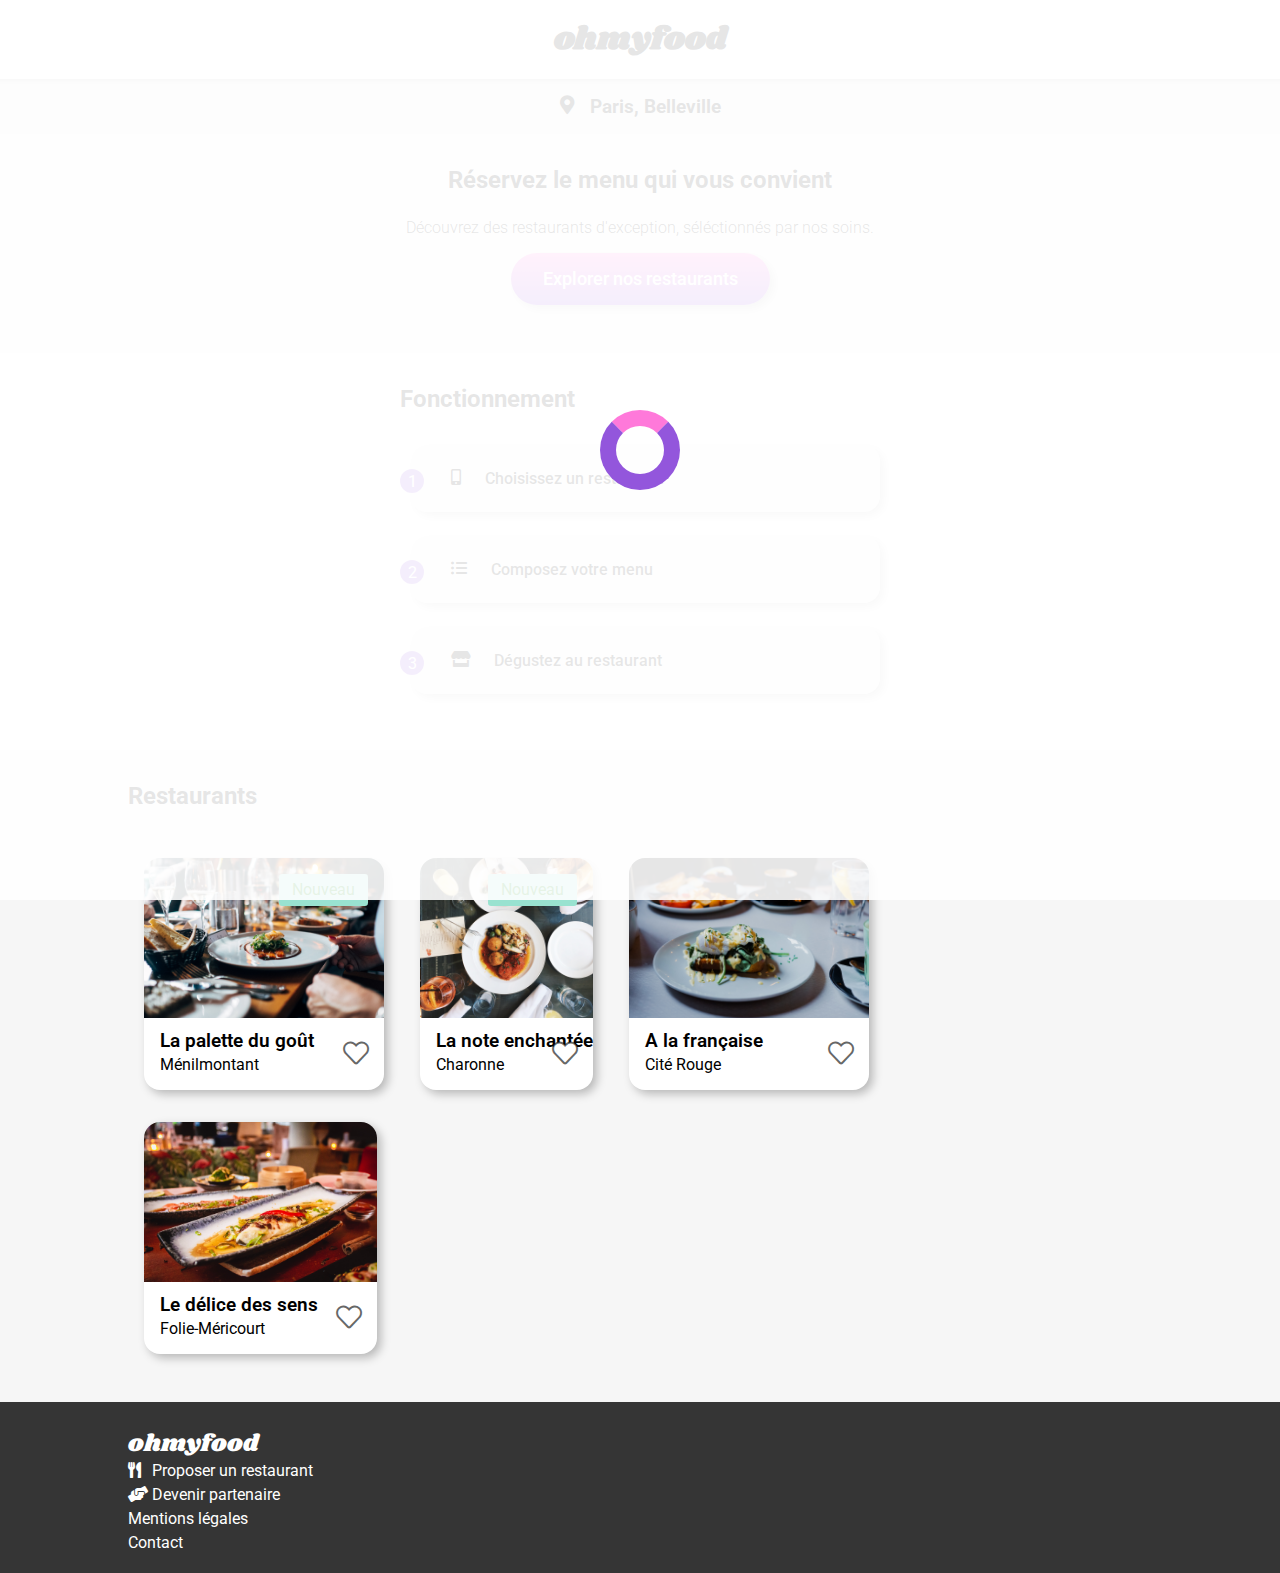
==== commit 4563d5fa: "responsive desktop ok" ====
--- a/index.html
+++ b/index.html
@@ -14,6 +14,8 @@
     <div class="loading">
         <div class="loading__circle"></div>
     </div>
+    
+    
     <header class="header">
         <h1 class="header__logo">ohmyfood</h1>
     </header>
@@ -33,7 +35,7 @@
         </section>
 
         <section class="howTo">
-            <div class="container">
+            <div class="wrapper">
                 <h2 class="howTo__title">Fonctionnement</h2>
                 <ol class="howTo__lists">
                     <li class="howTo__list">
@@ -55,7 +57,7 @@
 
         <!-- LISTE RESTAURANT -->
         <section class="restaurant">
-            <div class="container">
+            <div class="wrapper">
                 <h2 class="restaurant__title">Restaurants</h2>
                 <div class="card">
                     <a href="html/la-palette-du-gout.html">
@@ -72,8 +74,6 @@
                         <label class="likeButton">
                             <input  class="likeButton__checkbox" type="checkbox" />
                                 <i class="fa fa-heart likeButton__icon"></i>
-                              </span>
-                            </span>
                         </label>
                     </div>
                 </div> 
@@ -94,8 +94,7 @@
                         <label class="likeButton">
                             <input  class="likeButton__checkbox" type="checkbox" />
                                 <i class="fa fa-heart likeButton__icon"></i>
-                              </span>
-                            </span>
+
                         </label>
                     </div>
                 </div>
@@ -115,8 +114,7 @@
                         <label class="likeButton">
                             <input  class="likeButton__checkbox" type="checkbox" />
                                 <i class="fa fa-heart likeButton__icon"></i>
-                              </span>
-                            </span>
+
                         </label>
                     </div>
                 </div>
@@ -136,8 +134,7 @@
                         <label class="likeButton">
                             <input  class="likeButton__checkbox" type="checkbox" />
                                 <i class="fa fa-heart likeButton__icon"></i>
-                              </span>
-                            </span>
+
                         </label>
                     </div>
                 </div>
@@ -145,16 +142,17 @@
         </section>
     </main>
     <footer class="footer">
-        <div class="container">
+        <div class="wrapper">
             <h2 class="footer__logo">ohmyfood</h2>
             <ul class="footer__lists">
-                <li><a href=""><i class="footer__icon fas fa-utensils"></i>Proposer un restaurant</li></a>
-                <li><a href=""><i class="footer__icon fas fa-hands-helping"></i>Devenir partenaire</li></a> 
-                <li><a href="">Mentions légales</li></a> 
-                <li><a href="mailto:contact@ohmyfood.fr">Contact</li></a> 
+                <li><a href=""><i class="footer__icon fas fa-utensils"></i>Proposer un restaurant</a></li>
+                <li><a href=""><i class="footer__icon fas fa-hands-helping"></i>Devenir partenaire</a></li>
+                <li><a href="">Mentions légales</a></li>
+                <li><a href="mailto:contact@ohmyfood.fr">Contact</a></li> 
             </ul>
         </div>
     </footer>
+
     
 </body>
 </html>--- a/css/style.css
+++ b/css/style.css
@@ -17,20 +17,20 @@
     opacity: 1;
   }
 }
-@keyframes validationBar {
-  from {
-    width: 0%;
-  }
-  to {
-    width: 20%;
-  }
-}
-@keyframes validationBar-unchecked {
-  from {
-    width: 20%;
-  }
-  to {
-    width: 0%;
+@keyframes validationBar__left-check {
+  from {
+    width: 100%;
+  }
+  to {
+    width: 75%;
+  }
+}
+@keyframes validationBar__left-unchecked {
+  from {
+    width: 75%;
+  }
+  to {
+    width: 100%;
   }
 }
 @keyframes icon {
@@ -164,7 +164,7 @@
   margin: 0;
 }
 
-.container {
+.wrapper {
   margin-left: 1rem;
   margin-right: 1rem;
 }
@@ -297,6 +297,28 @@
   text-decoration: none;
 }
 
+@media screen and (min-width: 64rem) {
+  .howTo__title {
+    max-width: 30rem;
+    margin: auto;
+    padding-bottom: 2rem;
+  }
+  .howTo__lists {
+    max-width: 30rem;
+    margin: auto;
+  }
+
+  .wrapper {
+    max-width: 64rem;
+    margin: auto;
+  }
+
+  .card {
+    max-width: 29rem;
+    display: inline-block;
+    margin: 1rem;
+  }
+}
 @keyframes submenuAnimation {
   from {
     transform: scale(0);
@@ -315,20 +337,20 @@
     opacity: 1;
   }
 }
-@keyframes validationBar {
-  from {
-    width: 0%;
-  }
-  to {
-    width: 20%;
-  }
-}
-@keyframes validationBar-unchecked {
-  from {
-    width: 20%;
-  }
-  to {
-    width: 0%;
+@keyframes validationBar__left-check {
+  from {
+    width: 100%;
+  }
+  to {
+    width: 75%;
+  }
+}
+@keyframes validationBar__left-unchecked {
+  from {
+    width: 75%;
+  }
+  to {
+    width: 100%;
   }
 }
 @keyframes icon {
@@ -359,20 +381,20 @@
     opacity: 1;
   }
 }
-@keyframes validationBar {
-  from {
-    width: 0%;
-  }
-  to {
-    width: 20%;
-  }
-}
-@keyframes validationBar-unchecked {
-  from {
-    width: 20%;
-  }
-  to {
-    width: 0%;
+@keyframes validationBar__left-check {
+  from {
+    width: 100%;
+  }
+  to {
+    width: 75%;
+  }
+}
+@keyframes validationBar__left-unchecked {
+  from {
+    width: 75%;
+  }
+  to {
+    width: 100%;
   }
 }
 @keyframes icon {
@@ -421,6 +443,11 @@
   box-shadow: 0.25rem 0.25rem 10px rgba(0, 0, 0, 0.5);
 }
 
+.wrapper {
+  margin-left: 1rem;
+  margin-right: 1rem;
+}
+
 .header a {
   text-decoration: none;
   color: #000;
@@ -501,6 +528,7 @@
   bottom: 0;
 }
 .submenu__container {
+  display: flex;
   cursor: pointer;
   background-color: #fff;
   border-radius: 1rem;
@@ -516,21 +544,22 @@
 }
 
 .time-1 {
-  animation-delay: 0.1s;
+  animation-delay: 0.2s;
 }
 
 .time-2 {
-  animation-delay: 0.2s;
+  animation-delay: 0.3s;
 }
 
 .time-3 {
-  animation-delay: 0.3s;
+  animation-delay: 0.4s;
 }
 
 .content {
   width: 100%;
   display: flex;
   flex-direction: row;
+  cursor: pointer;
 }
 .content__wrapper {
   display: flex;
@@ -544,19 +573,23 @@
   text-overflow: ellipsis;
   overflow: hidden;
 }
-.content__wrapper__text h4 {
-  white-space: nowrap;
+.content__wrapper__price {
+  display: flex;
+}
+.content__title {
+  font-weight: bold;
   text-overflow: ellipsis;
   overflow: hidden;
 }
-.content__wrapper__text p {
-  white-space: nowrap;
+.content__text {
   text-overflow: ellipsis;
   overflow: hidden;
 }
-.content__wrapper__price {
+.content__price {
+  font-weight: bold;
   display: flex;
   align-items: flex-end;
+  padding-left: 0.2rem;
 }
 .content__logo {
   display: flex;
@@ -574,7 +607,7 @@
   display: none;
 }
 
-.checkbox__animation:not(:checked) ~ .content__wrapper {
+.checkbox__animation:not(:checked) + .content {
   width: 100%;
 }
 .checkbox__animation:not(:checked) ~ .content__logo {
@@ -584,20 +617,18 @@
   font-size: 1.5rem;
   transform-origin: right;
   transform: scale(0, 1);
-  animation: validationBar-unchecked 0.5s;
 }
 .checkbox__animation:not(:checked) ~ .content__logo i {
   transform: rotate(1turn);
   transition: transform 0.5s ease-in-out;
 }
 
-.checkbox__animation:checked ~ .content__wrapper {
-  width: 80%;
-  transition: width 0.5s;
+.checkbox__animation:checked + .content {
+  width: 75%;
+  animation: validationBar__left-check 0.5s;
 }
 .checkbox__animation:checked ~ .content__logo {
-  animation: validationBar 0.5s;
-  width: 20%;
+  width: 25%;
   background-color: #99E2D0;
   color: #fff;
   font-size: 1.5rem;
@@ -608,4 +639,18 @@
   transition: transform 0.5s ease-in-out;
 }
 
+@media screen and (min-width: 64rem) {
+  .menu {
+    max-width: 64rem;
+    margin-left: auto;
+    margin-right: auto;
+    box-shadow: 0.25rem 0.25rem 10px rgba(0, 0, 0, 0.25);
+  }
+
+  .wrapper {
+    max-width: 64rem;
+    margin: auto;
+  }
+}
+
 /*# sourceMappingURL=style.css.map */
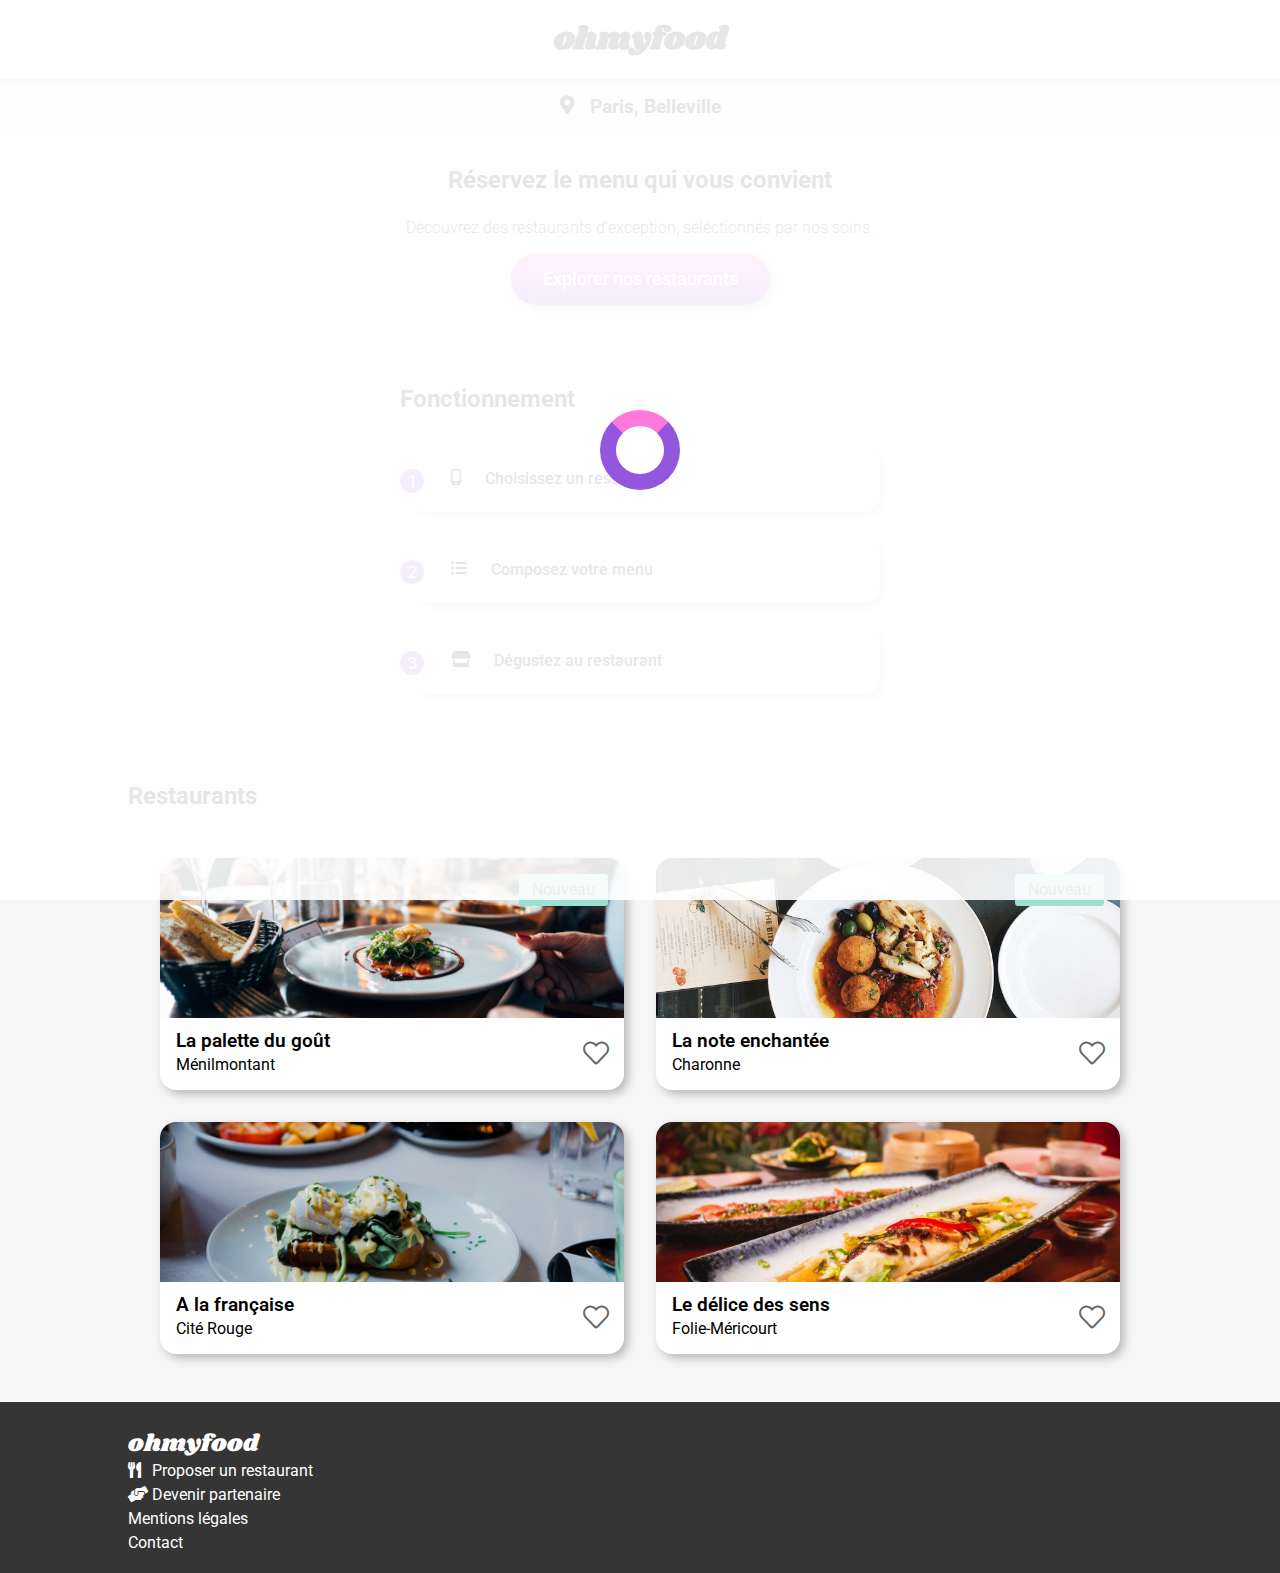
==== commit a3408df4: "FIX img sous firefox" ====
--- a/index.html
+++ b/index.html
@@ -3,14 +3,13 @@
 <head>
     <meta charset="UTF-8">
     <meta http-equiv="X-UA-Compatible" content="IE=edge">
-    <meta name="viewport" content="width=device-width, initial-scale=1.0">
-    <link rel="preconnect" href="https://fonts.gstatic.com">
-    <link href="https://fonts.googleapis.com/css2?family=Shrikhand&display=swap" rel="stylesheet">
+    <meta name="viewport" content="width=device-width, initial-scale=1.0">  
     <link rel="stylesheet" href="css/style.css">
     <link rel="stylesheet" href="css/all.css">
     <title>Ohmyfood</title>
 </head>
 <body>
+        <!-- LOADING SPINNER -->
     <div class="loading">
         <div class="loading__circle"></div>
     </div>
@@ -20,12 +19,14 @@
         <h1 class="header__logo">ohmyfood</h1>
     </header>
 
+        <!-- LOCALISATION -->
     <main>
         <section class="localisation">
             <i class="localisation__icon fas fa-map-marker-alt"></i>
             <span class="localisation__text">Paris, Belleville</span>
         </section>
 
+        <!-- HERO BANNER -->
         <section class="hero">
             <h2 class="hero__title">Réservez le menu qui vous convient</h2>
             <p class="hero__text">Découvrez des restaurants d'exception, séléctionnés par nos soins.</p>
@@ -33,6 +34,7 @@
                 Explorer nos restaurants
             </a>
         </section>
+        <!-- SECTION FONCTIONNEMENT -->
 
         <section class="howTo">
             <div class="wrapper">
@@ -59,85 +61,82 @@
         <section class="restaurant">
             <div class="wrapper">
                 <h2 class="restaurant__title">Restaurants</h2>
-                <div class="card">
-                    <a href="html/la-palette-du-gout.html">
-                        <img class="card__img" src="img/restaurants/jay-wennington-N_Y88TWmGwA-unsplash.jpg" alt="Très belle assiete avec un repas minimaliste dedans">
-                        <span class="card__announce">Nouveau</span>
-                        <div class="card__bottom">
-                            <div class="card__bottom__text">
-                                <h3>La palette du goût</h3>
-                                <span>Ménilmontant</span>
+                <div class="wrapper__card">
+                    <div class="card">
+                        <a href="html/la-palette-du-gout.html">
+                            <img class="card__img" src="img/restaurants/jay-wennington-N_Y88TWmGwA-unsplash.jpg" alt="Très belle assiete avec un repas minimaliste dedans">
+                            <span class="card__announce">Nouveau</span>
+                            <div class="card__bottom">
+                                <div class="card__bottom__text">
+                                    <h3>La palette du goût</h3>
+                                    <span>Ménilmontant</span>
+                                </div>
                             </div>
+                        </a>
+                        <div class="card__bottom__button">
+                            <label class="likeButton">
+                                <input  class="likeButton__checkbox" type="checkbox" />
+                                    <i class="fa fa-heart likeButton__icon"></i>
+                            </label>
                         </div>
-                    </a>
-                    <div class="card__bottom__button">
-                        <label class="likeButton">
-                            <input  class="likeButton__checkbox" type="checkbox" />
-                                <i class="fa fa-heart likeButton__icon"></i>
-                        </label>
+                    </div> 
+                    
+                    <div class="card">
+                        <a href="html/la-note-enchantée.html">
+                            <img class="card__img" src="img/restaurants/stil-u2Lp8tXIcjw-unsplash.jpg" alt="Assiete vue de dessus avec un repas copieux">
+                            <span class="card__announce">Nouveau</span>
+                            <div class="card__bottom">
+                                <div class="card__bottom__text">
+                                    <h3>La note enchantée</h3>
+                                    <span>Charonne</span>
+                                </div>
+                            </div>
+                        </a>
+                        <div class="card__bottom__button">
+                            <label class="likeButton">
+                                <input  class="likeButton__checkbox" type="checkbox" />
+                                    <i class="fa fa-heart likeButton__icon"></i>
+                            </label>
+                        </div>
                     </div>
-                </div> 
-                
-                <div class="card">
-                    <a href="html/la-note-enchantée.html">
-                        <img class="card__img" src="img/restaurants/stil-u2Lp8tXIcjw-unsplash.jpg" alt="Assiete vue de dessus avec un repas copieux">
-                        <span class="card__announce">Nouveau</span>
-                        <div class="card__bottom">
-                            <div class="card__bottom__text">
-                                <h3>La note enchantée</h3>
-                                <span>Charonne</span>
+    
+                    <div class="card">
+                        <a href="html/a-la-francaise.html">
+                            <img class="card__img" src="img/restaurants/toa-heftiba-DQKerTsQwi0-unsplash.jpg" alt="Assiete blanche contenant un repas gastronomique">
+                            <div class="card__bottom">
+                                <div class="card__bottom__text">
+                                    <h3>A la française</h3>
+                                    <span>Cité Rouge</span>
+                                </div>
                             </div>
-                            
+                        </a>
+                        <div class="card__bottom__button">
+                            <label class="likeButton">
+                                <input  class="likeButton__checkbox" type="checkbox" />
+                                    <i class="fa fa-heart likeButton__icon"></i>
+                            </label>
                         </div>
-                    </a>
-                    <div class="card__bottom__button">
-                        <label class="likeButton">
-                            <input  class="likeButton__checkbox" type="checkbox" />
-                                <i class="fa fa-heart likeButton__icon"></i>
-
-                        </label>
+                    </div>
+    
+                    <div class="card">
+                        <a href="html/le-delice-des-sens.html">
+                            <img class="card__img" src="img/restaurants/louis-hansel-shotsoflouis-qNBGVyOCY8Q-unsplash.jpg" alt="Assiete longue contenant un poisson en sauce">
+                            <div class="card__bottom">
+                                <div class="card__bottom__text">
+                                    <h3>Le délice des sens</h3>
+                                    <span>Folie-Méricourt</span>
+                                </div>
+                            </div>
+                        </a>
+                        <div class="card__bottom__button">
+                            <label class="likeButton">
+                                <input  class="likeButton__checkbox" type="checkbox" />
+                                    <i class="fa fa-heart likeButton__icon"></i>
+                            </label>
+                        </div>
                     </div>
                 </div>
-
-                <div class="card">
-                    <a href="html/a-la-francaise.html">
-                        <img class="card__img" src="img/restaurants/toa-heftiba-DQKerTsQwi0-unsplash.jpg" alt="Assiete blanche contenant un repas gastronomique">
-                        <div class="card__bottom">
-                            <div class="card__bottom__text">
-                                <h3>A la française</h3>
-                                <span>Cité Rouge</span>
-                            </div>
-                            
-                        </div>
-                    </a>
-                    <div class="card__bottom__button">
-                        <label class="likeButton">
-                            <input  class="likeButton__checkbox" type="checkbox" />
-                                <i class="fa fa-heart likeButton__icon"></i>
-
-                        </label>
-                    </div>
-                </div>
-
-                <div class="card">
-                    <a href="html/le-delice-des-sens.html">
-                        <img class="card__img" src="img/restaurants/louis-hansel-shotsoflouis-qNBGVyOCY8Q-unsplash.jpg" alt="Assiete longue contenant un poisson en sauce">
-                        <div class="card__bottom">
-                            <div class="card__bottom__text">
-                                <h3>Le délice des sens</h3>
-                                <span>Folie-Méricourt</span>
-                            </div>
-                            
-                        </div>
-                    </a>
-                    <div class="card__bottom__button">
-                        <label class="likeButton">
-                            <input  class="likeButton__checkbox" type="checkbox" />
-                                <i class="fa fa-heart likeButton__icon"></i>
-
-                        </label>
-                    </div>
-                </div>
+               
             </div>
         </section>
     </main>
--- a/css/style.css
+++ b/css/style.css
@@ -1,48 +1,45 @@
 @import url("https://fonts.googleapis.com/css2?family=Roboto:wght@100;300;400;500;700;900&family=Shrikhand&display=swap");
 @keyframes submenuAnimation {
   from {
+    transform: translateY(4rem);
+  }
+  to {
+    transform: translateY(0);
+  }
+}
+@keyframes fadeIn {
+  from {
+    opacity: 0;
+  }
+  to {
+    opacity: 1;
+  }
+}
+@keyframes icon {
+  from {
+    opacity: 0;
     transform: scale(0);
-    transform: translateY(4rem);
-  }
-  to {
-    transform: scale(1);
-    transform: translateY(0);
-  }
-}
-@keyframes fadeIn {
-  from {
-    opacity: 0;
-  }
-  to {
-    opacity: 1;
-  }
-}
-@keyframes validationBar__left-check {
-  from {
-    width: 100%;
-  }
-  to {
-    width: 75%;
-  }
-}
-@keyframes validationBar__left-unchecked {
-  from {
-    width: 75%;
-  }
-  to {
-    width: 100%;
-  }
-}
-@keyframes icon {
-  from {
-    opacity: 0;
-    transform: scale(0.3);
   }
   to {
     opacity: 1;
     transform: scale(1);
   }
 }
+.hero__button {
+  text-decoration: none;
+  padding: 1rem 2rem;
+  border-radius: 2rem;
+  font-size: 1.1rem;
+  font-weight: 500;
+  color: #fff;
+  background-image: linear-gradient(#FF79DA, #9356DC);
+  box-shadow: 0.25rem 0.25rem 10px rgba(0, 0, 0, 0.25);
+}
+.hero__button:hover {
+  filter: brightness(1.1);
+  box-shadow: 0.25rem 0.25rem 10px rgba(0, 0, 0, 0.5);
+}
+
 .likeButton__checkbox {
   display: none;
 }
@@ -56,27 +53,12 @@
   -webkit-text-fill-color: transparent;
 }
 
-i.likeButton__icon {
+.likeButton__icon {
   opacity: 1;
   font-size: 1.5rem;
   color: #fff;
   transition: opacity 0.3s 0.1s ease;
   -webkit-text-stroke: 2px rgba(0, 0, 0, 0.6);
-}
-
-.hero__button {
-  text-decoration: none;
-  padding: 1rem 2rem;
-  border-radius: 2rem;
-  font-size: 1.1rem;
-  font-weight: 500;
-  color: #fff;
-  background-image: linear-gradient(#FF79DA, #9356DC);
-  box-shadow: 0.25rem 0.25rem 10px rgba(0, 0, 0, 0.25);
-}
-.hero__button:hover {
-  filter: brightness(1.1);
-  box-shadow: 0.25rem 0.25rem 10px rgba(0, 0, 0, 0.5);
 }
 
 .loading {
@@ -211,20 +193,6 @@
   padding-left: 0;
   position: relative;
 }
-.howTo__list::before {
-  counter-increment: compteListe 1;
-  content: counter(compteListe) " ";
-  background-color: #9356DC;
-  color: #fff;
-  width: 1.5rem;
-  height: 1.5rem;
-  border-radius: 2rem;
-  display: flex;
-  align-items: center;
-  justify-content: center;
-  position: absolute;
-  left: 0rem;
-}
 .howTo__list {
   display: flex;
   background-color: #f6f6f6;
@@ -233,6 +201,20 @@
   margin-bottom: 1.5rem;
   margin-left: 0.7rem;
   box-shadow: 0.25rem 0.25rem 10px rgba(0, 0, 0, 0.25);
+}
+.howTo__list::before {
+  counter-increment: compteListe 1;
+  content: counter(compteListe) " ";
+  background-color: #9356DC;
+  color: #fff;
+  width: 1.5rem;
+  height: 1.5rem;
+  border-radius: 2rem;
+  display: flex;
+  align-items: center;
+  justify-content: center;
+  position: absolute;
+  left: 0rem;
 }
 .howTo__icon {
   padding-left: 1.5rem;
@@ -312,51 +294,37 @@
     max-width: 64rem;
     margin: auto;
   }
+  .wrapper__card {
+    display: flex;
+    flex-wrap: wrap;
+    justify-content: center;
+  }
 
   .card {
-    max-width: 29rem;
-    display: inline-block;
+    width: 29rem;
     margin: 1rem;
   }
 }
 @keyframes submenuAnimation {
   from {
+    transform: translateY(4rem);
+  }
+  to {
+    transform: translateY(0);
+  }
+}
+@keyframes fadeIn {
+  from {
+    opacity: 0;
+  }
+  to {
+    opacity: 1;
+  }
+}
+@keyframes icon {
+  from {
+    opacity: 0;
     transform: scale(0);
-    transform: translateY(4rem);
-  }
-  to {
-    transform: scale(1);
-    transform: translateY(0);
-  }
-}
-@keyframes fadeIn {
-  from {
-    opacity: 0;
-  }
-  to {
-    opacity: 1;
-  }
-}
-@keyframes validationBar__left-check {
-  from {
-    width: 100%;
-  }
-  to {
-    width: 75%;
-  }
-}
-@keyframes validationBar__left-unchecked {
-  from {
-    width: 75%;
-  }
-  to {
-    width: 100%;
-  }
-}
-@keyframes icon {
-  from {
-    opacity: 0;
-    transform: scale(0.3);
   }
   to {
     opacity: 1;
@@ -365,48 +333,45 @@
 }
 @keyframes submenuAnimation {
   from {
+    transform: translateY(4rem);
+  }
+  to {
+    transform: translateY(0);
+  }
+}
+@keyframes fadeIn {
+  from {
+    opacity: 0;
+  }
+  to {
+    opacity: 1;
+  }
+}
+@keyframes icon {
+  from {
+    opacity: 0;
     transform: scale(0);
-    transform: translateY(4rem);
-  }
-  to {
-    transform: scale(1);
-    transform: translateY(0);
-  }
-}
-@keyframes fadeIn {
-  from {
-    opacity: 0;
-  }
-  to {
-    opacity: 1;
-  }
-}
-@keyframes validationBar__left-check {
-  from {
-    width: 100%;
-  }
-  to {
-    width: 75%;
-  }
-}
-@keyframes validationBar__left-unchecked {
-  from {
-    width: 75%;
-  }
-  to {
-    width: 100%;
-  }
-}
-@keyframes icon {
-  from {
-    opacity: 0;
-    transform: scale(0.3);
   }
   to {
     opacity: 1;
     transform: scale(1);
   }
 }
+.hero__button {
+  text-decoration: none;
+  padding: 1rem 2rem;
+  border-radius: 2rem;
+  font-size: 1.1rem;
+  font-weight: 500;
+  color: #fff;
+  background-image: linear-gradient(#FF79DA, #9356DC);
+  box-shadow: 0.25rem 0.25rem 10px rgba(0, 0, 0, 0.25);
+}
+.hero__button:hover {
+  filter: brightness(1.1);
+  box-shadow: 0.25rem 0.25rem 10px rgba(0, 0, 0, 0.5);
+}
+
 .likeButton__checkbox {
   display: none;
 }
@@ -420,27 +385,12 @@
   -webkit-text-fill-color: transparent;
 }
 
-i.likeButton__icon {
+.likeButton__icon {
   opacity: 1;
   font-size: 1.5rem;
   color: #fff;
   transition: opacity 0.3s 0.1s ease;
   -webkit-text-stroke: 2px rgba(0, 0, 0, 0.6);
-}
-
-.hero__button {
-  text-decoration: none;
-  padding: 1rem 2rem;
-  border-radius: 2rem;
-  font-size: 1.1rem;
-  font-weight: 500;
-  color: #fff;
-  background-image: linear-gradient(#FF79DA, #9356DC);
-  box-shadow: 0.25rem 0.25rem 10px rgba(0, 0, 0, 0.25);
-}
-.hero__button:hover {
-  filter: brightness(1.1);
-  box-shadow: 0.25rem 0.25rem 10px rgba(0, 0, 0, 0.5);
 }
 
 .wrapper {
@@ -458,7 +408,8 @@
   left: 1.5rem;
   top: 1.8rem;
 }
-.header__img {
+
+.containerImg__img {
   width: 100%;
   height: 20rem;
   object-fit: cover;
@@ -544,26 +495,23 @@
 }
 
 .time-1 {
+  animation-delay: 0.1s;
+}
+
+.time-2 {
   animation-delay: 0.2s;
 }
 
-.time-2 {
+.time-3 {
   animation-delay: 0.3s;
-}
-
-.time-3 {
-  animation-delay: 0.4s;
 }
 
 .content {
   width: 100%;
-  display: flex;
-  flex-direction: row;
   cursor: pointer;
 }
 .content__wrapper {
   display: flex;
-  width: 100%;
   padding: 1rem;
   overflow: hidden;
 }
@@ -609,14 +557,14 @@
 
 .checkbox__animation:not(:checked) + .content {
   width: 100%;
+  transition: width 1s;
 }
 .checkbox__animation:not(:checked) ~ .content__logo {
   width: 0%;
   background-color: #99E2D0;
   color: #fff;
   font-size: 1.5rem;
-  transform-origin: right;
-  transform: scale(0, 1);
+  transition: width 1s;
 }
 .checkbox__animation:not(:checked) ~ .content__logo i {
   transform: rotate(1turn);
@@ -625,7 +573,7 @@
 
 .checkbox__animation:checked + .content {
   width: 75%;
-  animation: validationBar__left-check 0.5s;
+  transition: width 1s;
 }
 .checkbox__animation:checked ~ .content__logo {
   width: 25%;
@@ -633,6 +581,7 @@
   color: #fff;
   font-size: 1.5rem;
   transform-origin: right;
+  transition: width 1s;
 }
 .checkbox__animation:checked ~ .content__logo i {
   transform: rotate(-1turn);
